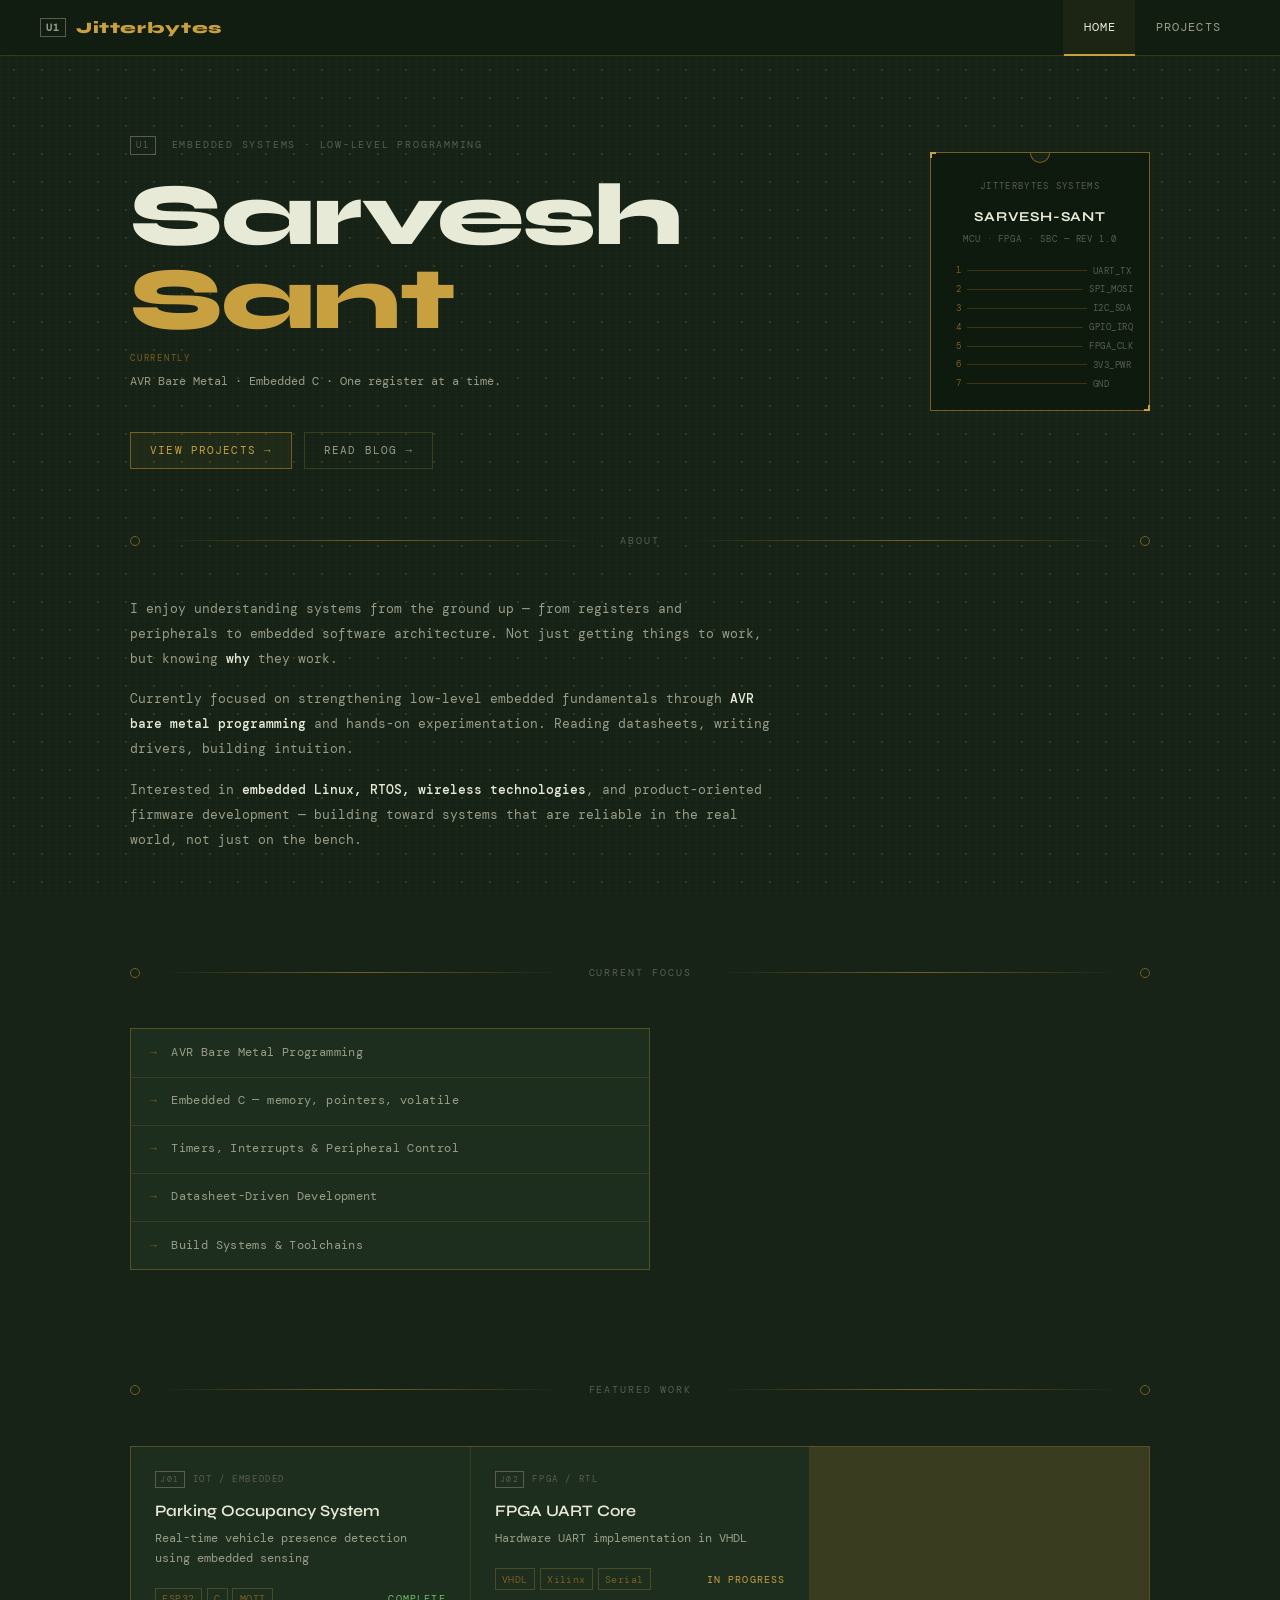
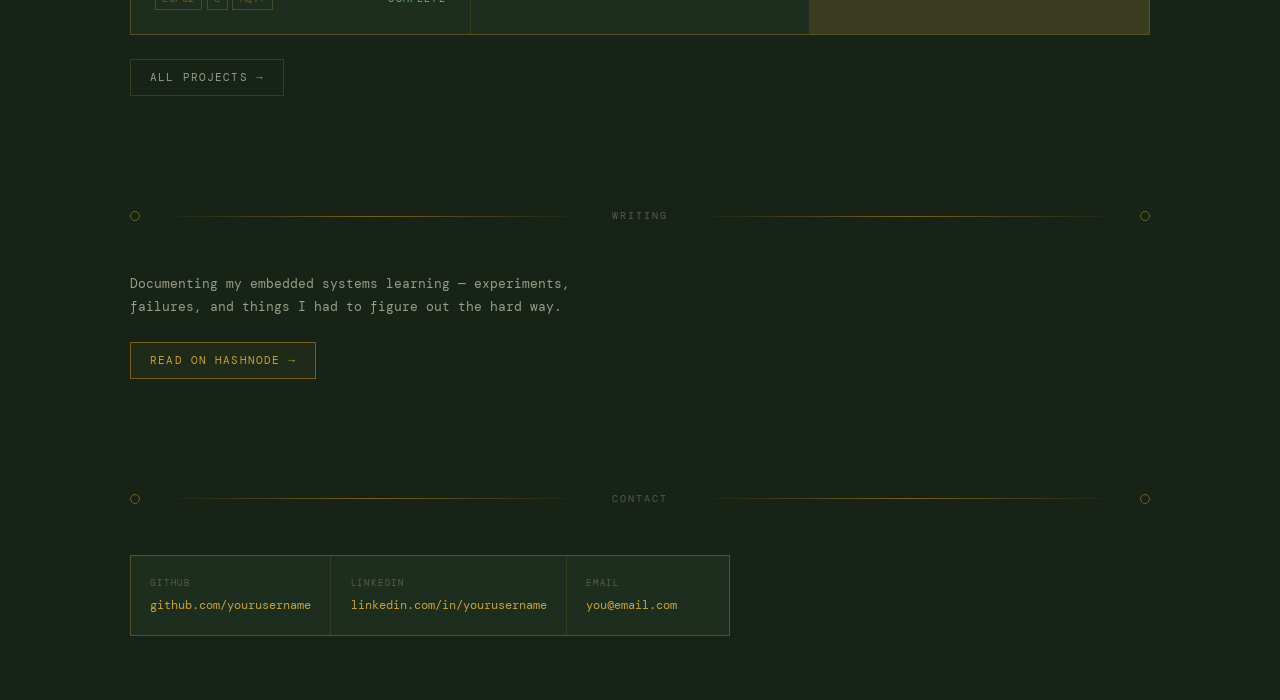
==== index.html @ be408d40 "updating cpntent" ====
<!-- index.html -->
<!DOCTYPE html>
<html lang="en">
<head>
  <meta charset="UTF-8" />
  <meta name="viewport" content="width=device-width, initial-scale=1.0" />
  <title>Sarvesh Sant | Jitterbytes</title>
  <link rel="stylesheet" href="style.css" />
</head>
<body>

<div class="page">

  <!-- NAV -->
  <nav>
    <a class="nav-logo" href="index.html">
      <span class="nav-logo-ref">U1</span>
      Jitterbytes
    </a>
    <ul class="nav-links">
      <li><a href="index.html">Home</a></li>
      <li><a href="projects.html">Projects</a></li>
    </ul>
  </nav>

  <!-- HERO -->
  <section class="hero">
    <div class="hero-left">
      <div class="hero-ref">Embedded Systems · Low-Level Programming</div>
      <h1 class="hero-name">
        Sarvesh
        <span>Sant</span>
      </h1>
      <div class="hero-currently">
        <span class="hero-currently-label">Currently</span>
        AVR Bare Metal · Embedded C · One register at a time.
      </div>
      <div class="hero-actions">
        <a class="btn btn-primary" href="projects.html">View Projects →</a>
        <a class="btn" href="https://hashnode.com/@yourusername" target="_blank">Read Blog →</a>
      </div>
    </div>

    <!-- PCB chip graphic -->
    <div class="hero-chip">
      <div class="chip-body">
        <div class="chip-notch"></div>
        <div class="chip-top-label">JITTERBYTES SYSTEMS</div>
        <div class="chip-name-label">SARVESH-SANT</div>
        <div class="chip-part-label">MCU · FPGA · SBC — REV 1.0</div>
        <div class="chip-pins">
          <div class="chip-pin">
            <span class="chip-pin-num">1</span>
            <div class="chip-pin-line"></div>
            <span class="chip-pin-name">UART_TX</span>
          </div>
          <div class="chip-pin">
            <span class="chip-pin-num">2</span>
            <div class="chip-pin-line"></div>
            <span class="chip-pin-name">SPI_MOSI</span>
          </div>
          <div class="chip-pin">
            <span class="chip-pin-num">3</span>
            <div class="chip-pin-line"></div>
            <span class="chip-pin-name">I2C_SDA</span>
          </div>
          <div class="chip-pin">
            <span class="chip-pin-num">4</span>
            <div class="chip-pin-line"></div>
            <span class="chip-pin-name">GPIO_IRQ</span>
          </div>
          <div class="chip-pin">
            <span class="chip-pin-num">5</span>
            <div class="chip-pin-line"></div>
            <span class="chip-pin-name">FPGA_CLK</span>
          </div>
          <div class="chip-pin">
            <span class="chip-pin-num">6</span>
            <div class="chip-pin-line"></div>
            <span class="chip-pin-name">3V3_PWR</span>
          </div>
          <div class="chip-pin">
            <span class="chip-pin-num">7</span>
            <div class="chip-pin-line"></div>
            <span class="chip-pin-name">GND</span>
          </div>
        </div>
      </div>
    </div>
  </section>

  <!-- ABOUT -->
  <div class="trace-divider" style="margin-top:4rem;">
    <div class="trace-via"></div>
    <div class="trace-line"></div>
    <span class="trace-label">About</span>
    <div class="trace-line"></div>
    <div class="trace-via"></div>
  </div>

  <section class="section">
    <div class="about-body about-body--wide">
      <p>I enjoy understanding systems from the ground up — from registers and peripherals to embedded software architecture. Not just getting things to work, but knowing <strong>why</strong> they work.</p>
      <p>Currently focused on strengthening low-level embedded fundamentals through <strong>AVR bare metal programming</strong> and hands-on experimentation. Reading datasheets, writing drivers, building intuition.</p>
      <p>Interested in <strong>embedded Linux, RTOS, wireless technologies</strong>, and product-oriented firmware development — building toward systems that are reliable in the real world, not just on the bench.</p>
    </div>
  </section>

  <!-- CURRENT FOCUS -->
  <div class="trace-divider">
    <div class="trace-via"></div>
    <div class="trace-line"></div>
    <span class="trace-label">Current Focus</span>
    <div class="trace-line"></div>
    <div class="trace-via"></div>
  </div>

  <section class="section">
    <div class="focus-list">
      <div class="focus-item">
        <span class="focus-item-marker">→</span>
        <span class="focus-item-text">AVR Bare Metal Programming</span>
      </div>
      <div class="focus-item">
        <span class="focus-item-marker">→</span>
        <span class="focus-item-text">Embedded C — memory, pointers, volatile</span>
      </div>
      <div class="focus-item">
        <span class="focus-item-marker">→</span>
        <span class="focus-item-text">Timers, Interrupts &amp; Peripheral Control</span>
      </div>
      <div class="focus-item">
        <span class="focus-item-marker">→</span>
        <span class="focus-item-text">Datasheet-Driven Development</span>
      </div>
      <div class="focus-item">
        <span class="focus-item-marker">→</span>
        <span class="focus-item-text">Build Systems &amp; Toolchains</span>
      </div>
    </div>
  </section>

  <!-- FEATURED WORK -->
  <div class="trace-divider">
    <div class="trace-via"></div>
    <div class="trace-line"></div>
    <span class="trace-label">Featured Work</span>
    <div class="trace-line"></div>
    <div class="trace-via"></div>
  </div>

  <section class="section">
    <div class="project-grid" id="featured-grid"></div>
    <div style="margin-top: 1.5rem;">
      <a class="btn" href="projects.html">All Projects →</a>
    </div>
  </section>

  <!-- WRITING -->
  <div class="trace-divider">
    <div class="trace-via"></div>
    <div class="trace-line"></div>
    <span class="trace-label">Writing</span>
    <div class="trace-line"></div>
    <div class="trace-via"></div>
  </div>

  <section class="section">
    <p class="writing-intro">Documenting my embedded systems learning — experiments, failures, and things I had to figure out the hard way.</p>
    <a class="btn btn-primary" href="https://hashnode.com/@yourusername" target="_blank">Read on Hashnode →</a>
  </section>

  <!-- CONTACT -->
  <div class="trace-divider">
    <div class="trace-via"></div>
    <div class="trace-line"></div>
    <span class="trace-label">Contact</span>
    <div class="trace-line"></div>
    <div class="trace-via"></div>
  </div>

  <section class="section">
    <div class="contact-grid">
      <a class="contact-item" href="https://github.com/yourusername" target="_blank">
        <span class="contact-item-label">GitHub</span>
        <span class="contact-item-val">github.com/yourusername</span>
      </a>
      <a class="contact-item" href="https://linkedin.com/in/yourusername" target="_blank">
        <span class="contact-item-label">LinkedIn</span>
        <span class="contact-item-val">linkedin.com/in/yourusername</span>
      </a>
      <a class="contact-item" href="mailto:you@email.com">
        <span class="contact-item-label">Email</span>
        <span class="contact-item-val">you@email.com</span>
      </a>
    </div>
  </section>

</div><!-- .page -->
<script src="script.js"></script>
</body>
</html>
---- style.css ----
/* style.css */
@import url('https://fonts.googleapis.com/css2?family=DM+Mono:ital,wght@0,300;0,400;0,500;1,300&family=Syne:wght@400;500;600;700;800&display=swap');

*, *::before, *::after { box-sizing: border-box; margin: 0; padding: 0; }

:root {
  --pcb:        #162316;
  --pcb-light:  #1e2e1e;
  --pcb-raised: #1c2b1c;
  --trace:      #c8a040;
  --trace-dim:  #7a5e20;
  --trace-glow: rgba(200,160,64,0.12);
  --silk:       #e8ead8;
  --silk-dim:   #9a9c88;
  --silk-muted: #5a5c50;
  --copper:     #d4883a;
  --resist:     #2a3c2a;
  --via:        rgba(200,160,64,0.18);
  --border:     rgba(200,160,64,0.2);
  --border-hover: rgba(200,160,64,0.55);
  --font-body:  'DM Mono', monospace;
  --font-display: 'Syne', sans-serif;
  --ease: cubic-bezier(0.25, 0.46, 0.45, 0.94);
}

html { scroll-behavior: smooth; }

body {
  background: var(--pcb);
  color: var(--silk);
  font-family: var(--font-body);
  font-size: 14px;
  line-height: 1.6;
  min-height: 100vh;
  overflow-x: hidden;
}

/* PCB VIA GRID */
body::before {
  content: '';
  position: fixed;
  inset: 0;
  background-image: radial-gradient(circle, var(--via) 1px, transparent 1px);
  background-size: 28px 28px;
  pointer-events: none;
  z-index: 0;
}

/* FR4 TEXTURE OVERLAY */
body::after {
  content: '';
  position: fixed;
  inset: 0;
  background-image:
    repeating-linear-gradient(0deg, rgba(0,0,0,0.03) 0px, rgba(0,0,0,0.03) 1px, transparent 1px, transparent 4px),
    repeating-linear-gradient(90deg, rgba(255,255,255,0.015) 0px, rgba(255,255,255,0.015) 1px, transparent 1px, transparent 8px);
  pointer-events: none;
  z-index: 0;
}

/* ── NAV ──────────────────────────────────────────── */
nav {
  position: sticky;
  top: 0;
  z-index: 200;
  background: rgba(18, 30, 18, 0.92);
  backdrop-filter: blur(8px);
  border-bottom: 1px solid var(--border);
  display: flex;
  align-items: center;
  justify-content: space-between;
  padding: 0 2.5rem;
  height: 56px;
}

.nav-logo {
  font-family: var(--font-display);
  font-weight: 800;
  font-size: 1rem;
  color: var(--trace);
  text-decoration: none;
  letter-spacing: 0.04em;
  display: flex;
  align-items: center;
  gap: 10px;
}

/* Silkscreen REF DES style box */
.nav-logo-ref {
  font-family: var(--font-body);
  font-size: 0.6rem;
  color: var(--silk-dim);
  border: 1px solid var(--silk-muted);
  padding: 1px 5px;
  letter-spacing: 0.1em;
}

.nav-links {
  display: flex;
  gap: 0;
  list-style: none;
}

.nav-links a {
  display: block;
  padding: 0 1.2rem;
  height: 56px;
  line-height: 56px;
  font-size: 0.72rem;
  letter-spacing: 0.1em;
  text-transform: uppercase;
  color: var(--silk-dim);
  text-decoration: none;
  border-left: 1px solid transparent;
  transition: all 0.18s var(--ease);
  position: relative;
}

.nav-links a::after {
  content: '';
  position: absolute;
  bottom: 0;
  left: 0;
  right: 0;
  height: 2px;
  background: var(--trace);
  transform: scaleX(0);
  transition: transform 0.18s var(--ease);
}

.nav-links a:hover,
.nav-links a.active {
  color: var(--silk);
  background: rgba(200,160,64,0.06);
}

.nav-links a:hover::after,
.nav-links a.active::after {
  transform: scaleX(1);
}

/* ── PAGE WRAPPER ─────────────────────────────────── */
.page {
  position: relative;
  z-index: 10;
  animation: pageIn 0.4s var(--ease);
}

@keyframes pageIn {
  from { opacity: 0; transform: translateY(10px); }
  to   { opacity: 1; transform: translateY(0); }
}

/* ── HERO ─────────────────────────────────────────── */
.hero {
  padding: 5rem 2.5rem 0;
  display: grid;
  grid-template-columns: 1fr auto;
  gap: 3rem;
  align-items: start;
  max-width: 1100px;
  margin: 0 auto;
}

.hero-left {}

/* Silkscreen component label style */
.hero-ref {
  font-family: var(--font-body);
  font-size: 0.62rem;
  color: var(--silk-muted);
  letter-spacing: 0.18em;
  text-transform: uppercase;
  margin-bottom: 1.2rem;
  display: flex;
  align-items: center;
  gap: 1rem;
}

.hero-ref::before {
  content: 'U1';
  border: 1px solid var(--silk-muted);
  padding: 1px 5px;
  font-size: 0.58rem;
}

.hero-name {
  font-family: var(--font-display);
  font-size: clamp(2.8rem, 7vw, 5.5rem);
  font-weight: 800;
  color: var(--silk);
  line-height: 0.95;
  letter-spacing: -0.02em;
  margin-bottom: 0.6rem;
}

/* Gold trace underline */
.hero-name span {
  display: block;
  color: var(--trace);
}

.hero-role {
  font-size: 0.8rem;
  color: var(--silk-dim);
  letter-spacing: 0.08em;
  margin-bottom: 2.5rem;
  display: flex;
  flex-direction: column;
  gap: 0.3rem;
}

.hero-role-item {
  display: flex;
  align-items: center;
  gap: 0.75rem;
  opacity: 0;
  animation: traceIn 0.5s var(--ease) forwards;
}

.hero-role-item:nth-child(1) { animation-delay: 0.2s; }
.hero-role-item:nth-child(2) { animation-delay: 0.35s; }
.hero-role-item:nth-child(3) { animation-delay: 0.5s; }

.hero-role-item::before {
  content: '';
  display: block;
  width: 24px;
  height: 1px;
  background: var(--trace-dim);
}

@keyframes traceIn {
  from { opacity: 0; transform: translateX(-8px); }
  to   { opacity: 1; transform: translateX(0); }
}

.hero-actions {
  display: flex;
  gap: 0.75rem;
  flex-wrap: wrap;
}

/* ── PCB CHIP GRAPHIC ─────────────────────────────── */
.hero-chip {
  width: 220px;
  flex-shrink: 0;
  margin-top: 1rem;
}

.chip-body {
  background: #0e1a0e;
  border: 1.5px solid var(--trace-dim);
  padding: 1.2rem 1rem;
  position: relative;
}

.chip-top-label {
  font-size: 0.55rem;
  letter-spacing: 0.15em;
  text-transform: uppercase;
  color: var(--silk-muted);
  text-align: center;
  margin-bottom: 0.8rem;
}

.chip-name-label {
  font-family: var(--font-display);
  font-size: 0.85rem;
  font-weight: 700;
  color: var(--silk);
  text-align: center;
  letter-spacing: 0.06em;
  margin-bottom: 0.3rem;
}

.chip-part-label {
  font-size: 0.58rem;
  color: var(--silk-muted);
  text-align: center;
  letter-spacing: 0.1em;
  margin-bottom: 1rem;
}

.chip-pins {
  display: flex;
  flex-direction: column;
  gap: 4px;
}

.chip-pin {
  display: flex;
  align-items: center;
  gap: 6px;
  font-size: 0.58rem;
  color: var(--silk-dim);
  letter-spacing: 0.05em;
}

.chip-pin-num {
  color: var(--trace-dim);
  min-width: 14px;
  text-align: right;
}

.chip-pin-line {
  flex: 1;
  height: 1px;
  background: var(--trace-dim);
  opacity: 0.4;
}

.chip-pin-name {
  color: var(--silk-muted);
  font-size: 0.56rem;
  min-width: 40px;
}

/* Corner marks */
.chip-body::before,
.chip-body::after {
  content: '';
  position: absolute;
  width: 6px;
  height: 6px;
  border-color: var(--trace);
  border-style: solid;
}
.chip-body::before { top: -1px; left: -1px; border-width: 2px 0 0 2px; }
.chip-body::after  { bottom: -1px; right: -1px; border-width: 0 2px 2px 0; }

/* Notch */
.chip-notch {
  width: 20px;
  height: 10px;
  background: var(--pcb);
  border: 1.5px solid var(--trace-dim);
  border-top: none;
  margin: -1.2rem auto 1rem;
  border-radius: 0 0 20px 20px;
}

/* ── TRACE DIVIDER ────────────────────────────────── */
.trace-divider {
  max-width: 1100px;
  margin: 3rem auto;
  padding: 0 2.5rem;
  display: flex;
  align-items: center;
  gap: 1rem;
}

.trace-line {
  flex: 1;
  height: 1px;
  background: linear-gradient(90deg, transparent, var(--trace-dim), transparent);
}

.trace-via {
  width: 10px;
  height: 10px;
  border-radius: 50%;
  border: 1.5px solid var(--trace-dim);
  background: var(--pcb);
  flex-shrink: 0;
}

.trace-label {
  font-size: 0.6rem;
  letter-spacing: 0.2em;
  text-transform: uppercase;
  color: var(--silk-muted);
  padding: 0 0.5rem;
}

/* ── BUTTONS ──────────────────────────────────────── */
.btn {
  display: inline-flex;
  align-items: center;
  gap: 0.5rem;
  padding: 0.55rem 1.2rem;
  font-family: var(--font-body);
  font-size: 0.7rem;
  letter-spacing: 0.1em;
  text-transform: uppercase;
  text-decoration: none;
  cursor: pointer;
  background: transparent;
  border: 1px solid var(--border);
  color: var(--silk-dim);
  transition: all 0.18s var(--ease);
  position: relative;
  overflow: hidden;
}

.btn::before {
  content: '';
  position: absolute;
  inset: 0;
  background: var(--trace-glow);
  opacity: 0;
  transition: opacity 0.18s;
}

.btn:hover { border-color: var(--border-hover); color: var(--silk); }
.btn:hover::before { opacity: 1; }

.btn-primary {
  border-color: var(--trace-dim);
  color: var(--trace);
  background: rgba(200,160,64,0.06);
}
.btn-primary:hover { border-color: var(--trace); color: #f0c860; }

/* ── SPECS STRIP ──────────────────────────────────── */
.specs-strip {
  max-width: 1100px;
  margin: 0 auto 0;
  padding: 0 2.5rem;
  display: grid;
  grid-template-columns: repeat(4, 1fr);
  border: 1px solid var(--border);
  background: var(--pcb-light);
  overflow: hidden;
}

.spec {
  padding: 1.4rem 1.5rem;
  border-right: 1px solid var(--border);
  position: relative;
  transition: background 0.18s;
}
.spec:last-child { border-right: none; }
.spec:hover { background: var(--resist); }

/* Silkscreen label on top */
.spec-ref {
  font-size: 0.55rem;
  color: var(--silk-muted);
  letter-spacing: 0.15em;
  text-transform: uppercase;
  margin-bottom: 0.5rem;
}

.spec-value {
  font-family: var(--font-display);
  font-size: 1.4rem;
  font-weight: 700;
  color: var(--trace);
  line-height: 1;
  margin-bottom: 0.3rem;
}

.spec-label {
  font-size: 0.65rem;
  color: var(--silk-dim);
  letter-spacing: 0.05em;
}

/* ── SECTION LAYOUT ───────────────────────────────── */
.section {
  max-width: 1100px;
  margin: 0 auto;
  padding: 0 2.5rem 4rem;
}

.section-head {
  display: flex;
  align-items: center;
  gap: 1rem;
  margin-bottom: 2rem;
}

.section-ref {
  font-size: 0.58rem;
  letter-spacing: 0.2em;
  text-transform: uppercase;
  color: var(--silk-muted);
  border: 1px solid var(--silk-muted);
  padding: 1px 6px;
  flex-shrink: 0;
}

.section-title {
  font-family: var(--font-display);
  font-size: 1rem;
  font-weight: 600;
  color: var(--silk);
  letter-spacing: 0.04em;
}

.section-trace {
  flex: 1;
  height: 1px;
  background: linear-gradient(90deg, var(--border), transparent);
}

/* ── ABOUT ────────────────────────────────────────── */
.about-grid {
  display: grid;
  grid-template-columns: 1fr 320px;
  gap: 2.5rem;
  align-items: start;
}

.about-body {
  font-size: 0.82rem;
  color: var(--silk-dim);
  line-height: 1.9;
}

.about-body p { margin-bottom: 1rem; }
.about-body p:last-child { margin-bottom: 0; }

.about-body strong {
  color: var(--silk);
  font-weight: 500;
}

/* Component card — looks like a datasheet excerpt */
.component-card {
  border: 1px solid var(--border);
  background: var(--pcb-light);
  padding: 1.2rem;
  font-size: 0.72rem;
}

.component-card-header {
  display: flex;
  justify-content: space-between;
  align-items: flex-start;
  margin-bottom: 1rem;
  padding-bottom: 0.75rem;
  border-bottom: 1px solid var(--border);
}

.component-pn {
  font-family: var(--font-display);
  font-size: 0.9rem;
  font-weight: 700;
  color: var(--trace);
  letter-spacing: 0.04em;
}

.component-mfg {
  font-size: 0.58rem;
  color: var(--silk-muted);
  letter-spacing: 0.1em;
  text-transform: uppercase;
  margin-top: 2px;
}

.component-pkg {
  font-size: 0.6rem;
  color: var(--silk-muted);
  border: 1px solid var(--silk-muted);
  padding: 2px 6px;
  letter-spacing: 0.08em;
}

.component-specs-table {
  width: 100%;
  border-collapse: collapse;
}

.component-specs-table tr {
  border-bottom: 1px solid rgba(200,160,64,0.08);
}

.component-specs-table tr:last-child {
  border-bottom: none;
}

.component-specs-table td {
  padding: 0.35rem 0;
  font-size: 0.68rem;
}

.component-specs-table td:first-child {
  color: var(--silk-muted);
  width: 45%;
}

.component-specs-table td:last-child {
  color: var(--silk);
  text-align: right;
}

/* ── SKILLS ───────────────────────────────────────── */
.skill-board {
  display: grid;
  grid-template-columns: repeat(3, 1fr);
  gap: 1px;
  background: var(--border);
  border: 1px solid var(--border);
  overflow: hidden;
}

.skill-zone {
  background: var(--pcb-light);
  padding: 1.2rem 1.4rem;
  transition: background 0.18s;
}

.skill-zone:hover { background: var(--resist); }

.skill-zone-label {
  font-size: 0.58rem;
  letter-spacing: 0.2em;
  text-transform: uppercase;
  color: var(--trace-dim);
  margin-bottom: 1rem;
  display: flex;
  align-items: center;
  gap: 0.5rem;
}

.skill-zone-label::after {
  content: '';
  flex: 1;
  height: 1px;
  background: var(--border);
}

.skill-chips {
  display: flex;
  flex-wrap: wrap;
  gap: 0.4rem;
}

.skill-chip {
  font-size: 0.68rem;
  color: var(--silk-dim);
  padding: 0.2rem 0.55rem;
  border: 1px solid rgba(200,160,64,0.2);
  letter-spacing: 0.04em;
  transition: all 0.15s;
}

.skill-chip:hover {
  border-color: var(--trace-dim);
  color: var(--silk);
  background: var(--trace-glow);
}

/* ── PROJECTS PAGE ────────────────────────────────── */
.projects-wrap {
  max-width: 1100px;
  margin: 0 auto;
  padding: 3rem 2.5rem 5rem;
}

.project-grid {
  display: grid;
  grid-template-columns: repeat(auto-fill, minmax(320px, 1fr));
  gap: 1px;
  background: var(--border);
  border: 1px solid var(--border);
  overflow: hidden;
}

.project-card {
  background: var(--pcb-light);
  padding: 1.5rem;
  cursor: pointer;
  transition: background 0.18s var(--ease);
  position: relative;
  text-decoration: none;
  display: block;
}

.project-card:hover {
  background: var(--resist);
}

/* Corner mark on hover */
.project-card::after {
  content: '';
  position: absolute;
  top: 0; right: 0;
  width: 0; height: 0;
  border-style: solid;
  border-width: 0 24px 24px 0;
  border-color: transparent var(--trace-dim) transparent transparent;
  opacity: 0;
  transition: opacity 0.18s;
}

.project-card:hover::after { opacity: 1; }

.project-card-ref {
  font-size: 0.55rem;
  color: var(--silk-muted);
  letter-spacing: 0.18em;
  text-transform: uppercase;
  margin-bottom: 0.8rem;
  display: flex;
  align-items: center;
  gap: 0.5rem;
}

.project-card-ref-box {
  border: 1px solid var(--silk-muted);
  padding: 1px 4px;
  font-size: 0.52rem;
}

.project-card-name {
  font-family: var(--font-display);
  font-size: 1rem;
  font-weight: 600;
  color: var(--silk);
  margin-bottom: 0.5rem;
  line-height: 1.3;
}

.project-card-desc {
  font-size: 0.72rem;
  color: var(--silk-dim);
  line-height: 1.7;
  margin-bottom: 1.2rem;
}

.project-card-footer {
  display: flex;
  justify-content: space-between;
  align-items: center;
}

.project-card-tags {
  display: flex;
  gap: 0.3rem;
  flex-wrap: wrap;
}

.project-card-tag {
  font-size: 0.6rem;
  color: var(--trace-dim);
  padding: 0.15rem 0.4rem;
  border: 1px solid rgba(200,160,64,0.25);
  letter-spacing: 0.04em;
}

.project-status {
  font-size: 0.6rem;
  letter-spacing: 0.12em;
  text-transform: uppercase;
}

.status-done    { color: #6abf6a; }
.status-wip     { color: var(--trace); }
.status-archived { color: var(--silk-muted); }

/* ── PROJECT DETAIL PAGE ──────────────────────────── */
.detail-wrap {
  max-width: 800px;
  margin: 0 auto;
  padding: 3rem 2.5rem 5rem;
}

.detail-back {
  display: inline-flex;
  align-items: center;
  gap: 0.5rem;
  font-size: 0.68rem;
  letter-spacing: 0.1em;
  text-transform: uppercase;
  color: var(--silk-muted);
  cursor: pointer;
  text-decoration: none;
  margin-bottom: 2.5rem;
  transition: color 0.15s;
}

.detail-back:hover { color: var(--trace); }

.detail-title {
  font-family: var(--font-display);
  font-size: clamp(1.8rem, 4vw, 3rem);
  font-weight: 700;
  color: var(--silk);
  line-height: 1.1;
  margin-bottom: 0.5rem;
}

.detail-desc {
  font-size: 0.8rem;
  color: var(--silk-dim);
  margin-bottom: 2rem;
}

.detail-meta-bar {
  display: flex;
  gap: 0;
  border: 1px solid var(--border);
  margin-bottom: 3rem;
  overflow: hidden;
}

.detail-meta-item {
  flex: 1;
  padding: 0.9rem 1rem;
  border-right: 1px solid var(--border);
}

.detail-meta-item:last-child { border-right: none; }

.detail-meta-label {
  font-size: 0.55rem;
  letter-spacing: 0.2em;
  text-transform: uppercase;
  color: var(--silk-muted);
  margin-bottom: 0.3rem;
}

.detail-meta-value {
  font-size: 0.75rem;
  color: var(--trace);
}

.detail-sections {
  display: flex;
  flex-direction: column;
  gap: 2.5rem;
}

.detail-block {
  display: grid;
  grid-template-columns: 100px 1fr;
  gap: 2rem;
  padding-top: 2rem;
  border-top: 1px solid rgba(200,160,64,0.1);
}

.detail-block:first-child { border-top: none; padding-top: 0; }

.detail-block-label {
  font-size: 0.58rem;
  letter-spacing: 0.2em;
  text-transform: uppercase;
  color: var(--silk-muted);
  padding-top: 3px;
}

.detail-block-body {
  font-size: 0.8rem;
  color: var(--silk-dim);
  line-height: 1.9;
}

.hw-chips {
  display: flex;
  flex-wrap: wrap;
  gap: 0.5rem;
}

.hw-chip {
  font-size: 0.7rem;
  color: var(--trace);
  padding: 0.3rem 0.7rem;
  border: 1px solid var(--trace-dim);
  letter-spacing: 0.04em;
  background: rgba(200,160,64,0.06);
}

.detail-github { margin-top: 3rem; }

/* ── CONTACT ──────────────────────────────────────── */
.contact-grid {
  display: flex;
  gap: 1px;
  background: var(--border);
  border: 1px solid var(--border);
  max-width: 600px;
  overflow: hidden;
}

.contact-item {
  flex: 1;
  padding: 1.3rem 1.2rem;
  background: var(--pcb-light);
  text-decoration: none;
  transition: background 0.18s;
  display: flex;
  flex-direction: column;
  gap: 0.3rem;
}

.contact-item:hover { background: var(--resist); }

.contact-item-label {
  font-size: 0.56rem;
  letter-spacing: 0.2em;
  text-transform: uppercase;
  color: var(--silk-muted);
}

.contact-item-val {
  font-size: 0.74rem;
  color: var(--trace);
  transition: color 0.15s;
}

.contact-item:hover .contact-item-val { color: #f0c860; }

/* ── RESPONSIVE ───────────────────────────────────── */
@media (max-width: 768px) {
  nav { padding: 0 1.2rem; }
  .hero { padding: 3rem 1.2rem 0; grid-template-columns: 1fr; }
  .hero-chip { display: none; }
  .specs-strip { grid-template-columns: repeat(2, 1fr); padding: 0 1.2rem; }
  .section { padding: 0 1.2rem 3rem; }
  .about-grid { grid-template-columns: 1fr; }
  .skill-board { grid-template-columns: 1fr; }
  .projects-wrap { padding: 2rem 1.2rem 4rem; }
  .project-grid { grid-template-columns: 1fr; }
  .detail-wrap { padding: 2rem 1.2rem 4rem; }
  .detail-block { grid-template-columns: 1fr; gap: 0.5rem; }
  .trace-divider { padding: 0 1.2rem; }
  .contact-grid { flex-direction: column; }
}

/* ── HERO CURRENTLY LINE ──────────────────────────────── */
.hero-currently {
  font-size: 0.78rem;
  color: var(--silk-dim);
  line-height: 1.7;
  margin-bottom: 2.5rem;
  display: flex;
  flex-direction: column;
  gap: 0.2rem;
}

.hero-currently-label {
  font-size: 0.55rem;
  letter-spacing: 0.2em;
  text-transform: uppercase;
  color: var(--trace-dim);
  margin-bottom: 0.1rem;
}

/* ── ABOUT WIDE (no card beside it) ──────────────────── */
.about-body--wide {
  max-width: 640px;
}

/* ── CURRENT FOCUS LIST ───────────────────────────────── */
.focus-list {
  display: flex;
  flex-direction: column;
  gap: 1px;
  background: var(--border);
  border: 1px solid var(--border);
  max-width: 520px;
  overflow: hidden;
}

.focus-item {
  background: var(--pcb-light);
  padding: 0.85rem 1.2rem;
  display: flex;
  align-items: center;
  gap: 0.9rem;
  transition: background 0.15s;
  opacity: 0;
  animation: traceIn 0.4s var(--ease) forwards;
}

.focus-item:nth-child(1) { animation-delay: 0.1s; }
.focus-item:nth-child(2) { animation-delay: 0.18s; }
.focus-item:nth-child(3) { animation-delay: 0.26s; }
.focus-item:nth-child(4) { animation-delay: 0.34s; }
.focus-item:nth-child(5) { animation-delay: 0.42s; }

.focus-item:hover { background: var(--resist); }

.focus-item-marker {
  color: var(--trace-dim);
  font-size: 0.7rem;
  flex-shrink: 0;
}

.focus-item-text {
  font-size: 0.78rem;
  color: var(--silk-dim);
  letter-spacing: 0.03em;
}

/* ── WRITING SECTION ──────────────────────────────────── */
.writing-intro {
  font-size: 0.8rem;
  color: var(--silk-dim);
  line-height: 1.8;
  max-width: 500px;
  margin-bottom: 1.5rem;
}
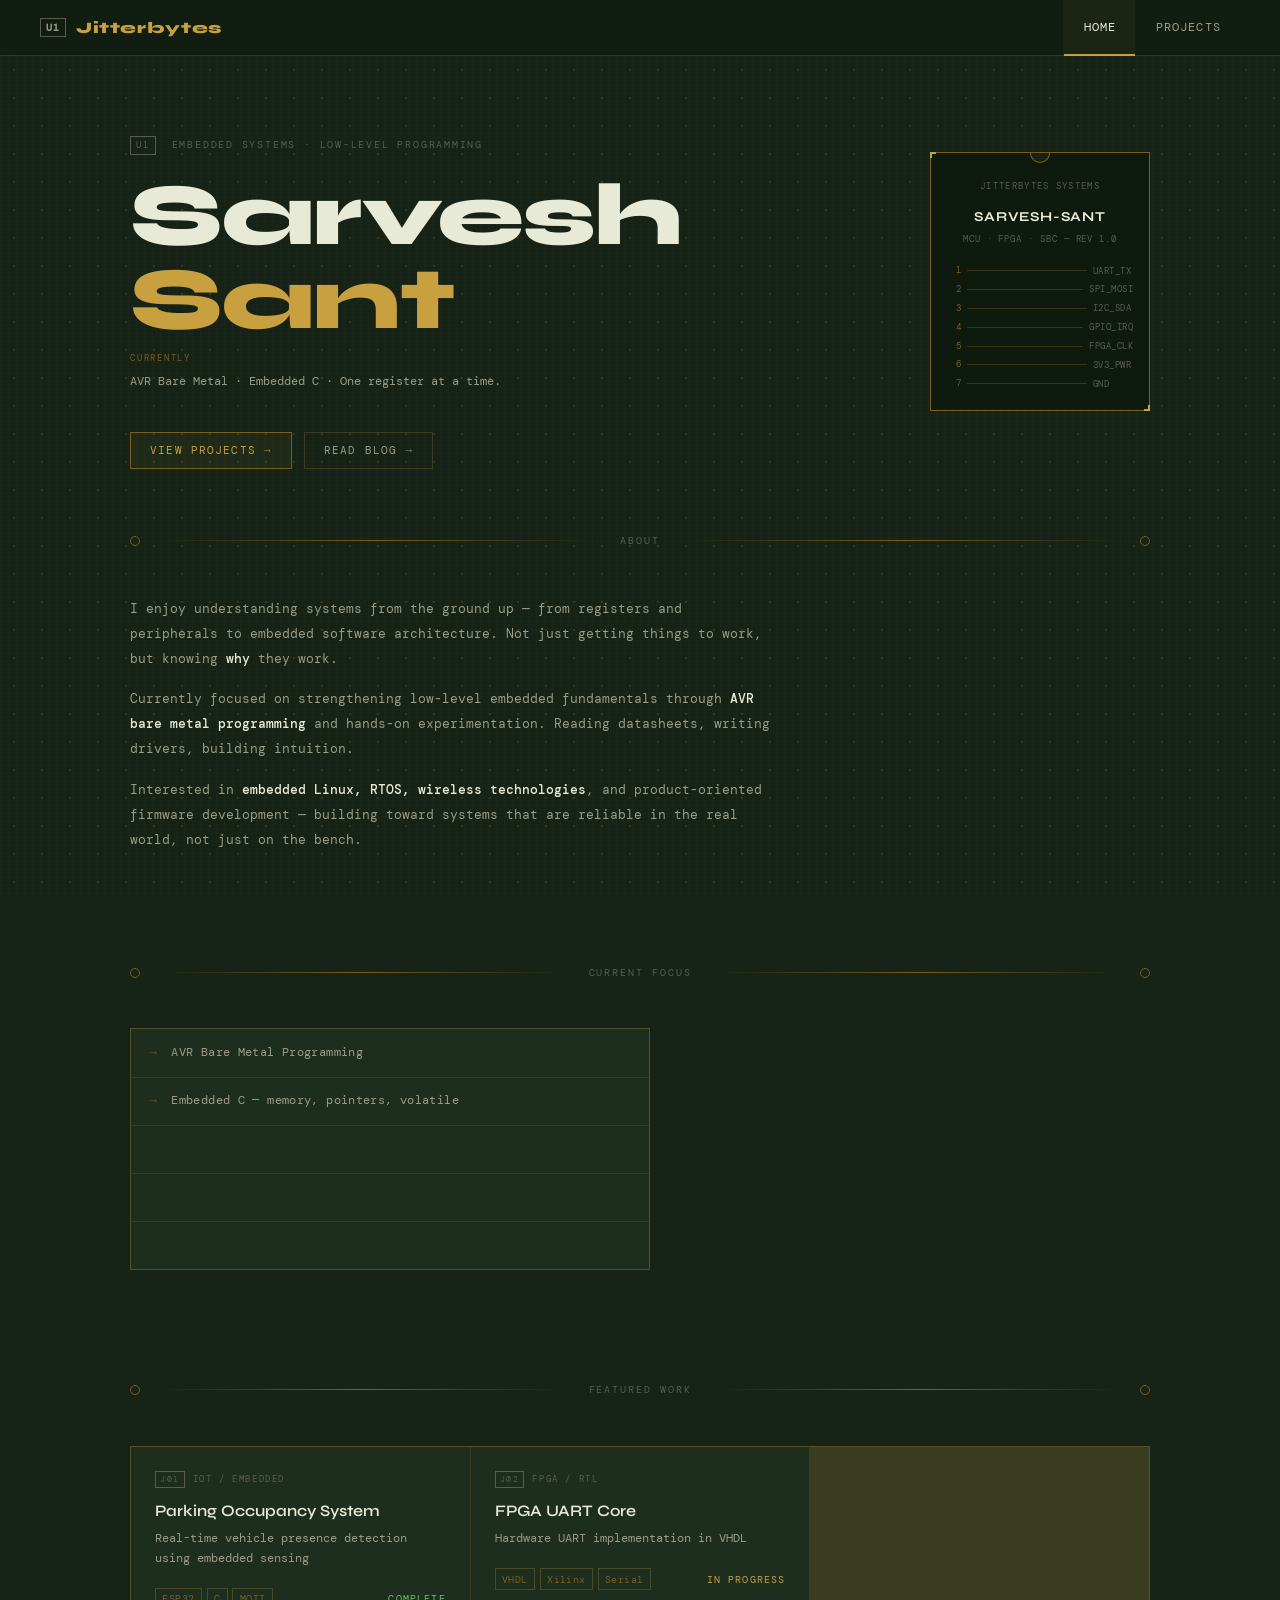
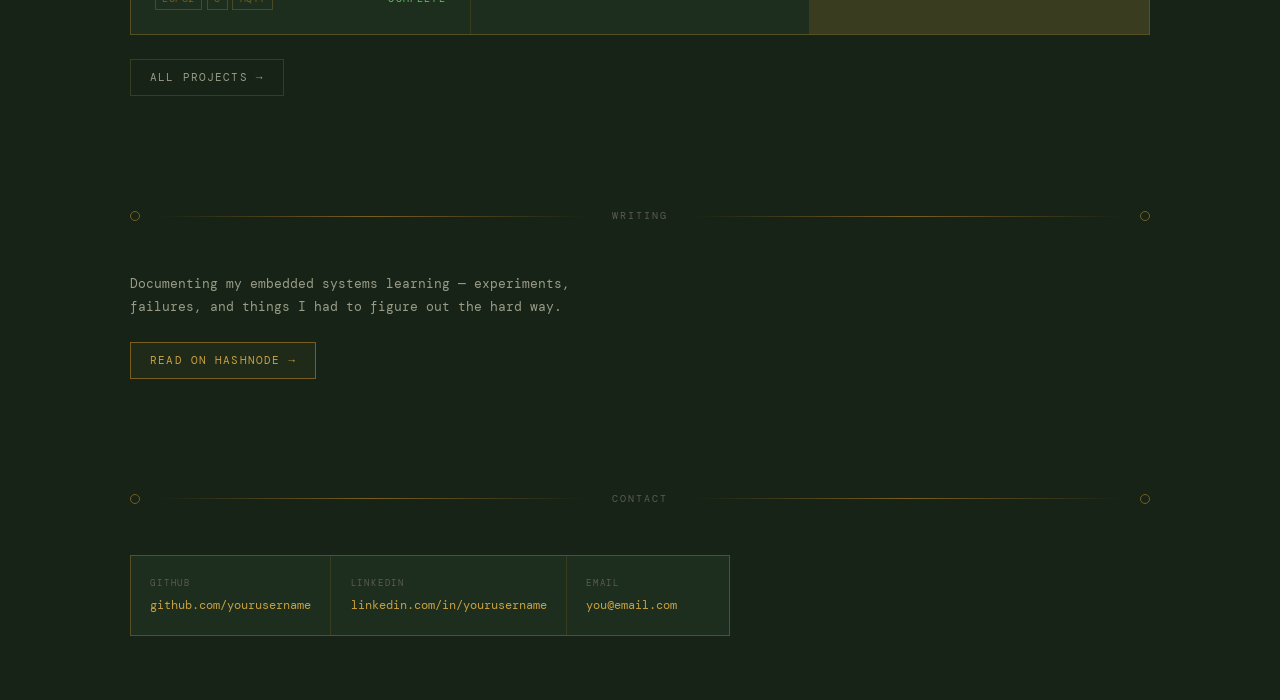
==== commit b99c58e2: "update" ====
--- a/index.html
+++ b/index.html
@@ -4,7 +4,7 @@
 <head>
   <meta charset="UTF-8" />
   <meta name="viewport" content="width=device-width, initial-scale=1.0" />
-  <title>Sarvesh Sant | Jitterbytes</title>
+  <title>Sarvesh Sant &| Jitterbytes</title>
   <link rel="stylesheet" href="style.css" />
 </head>
 <body>
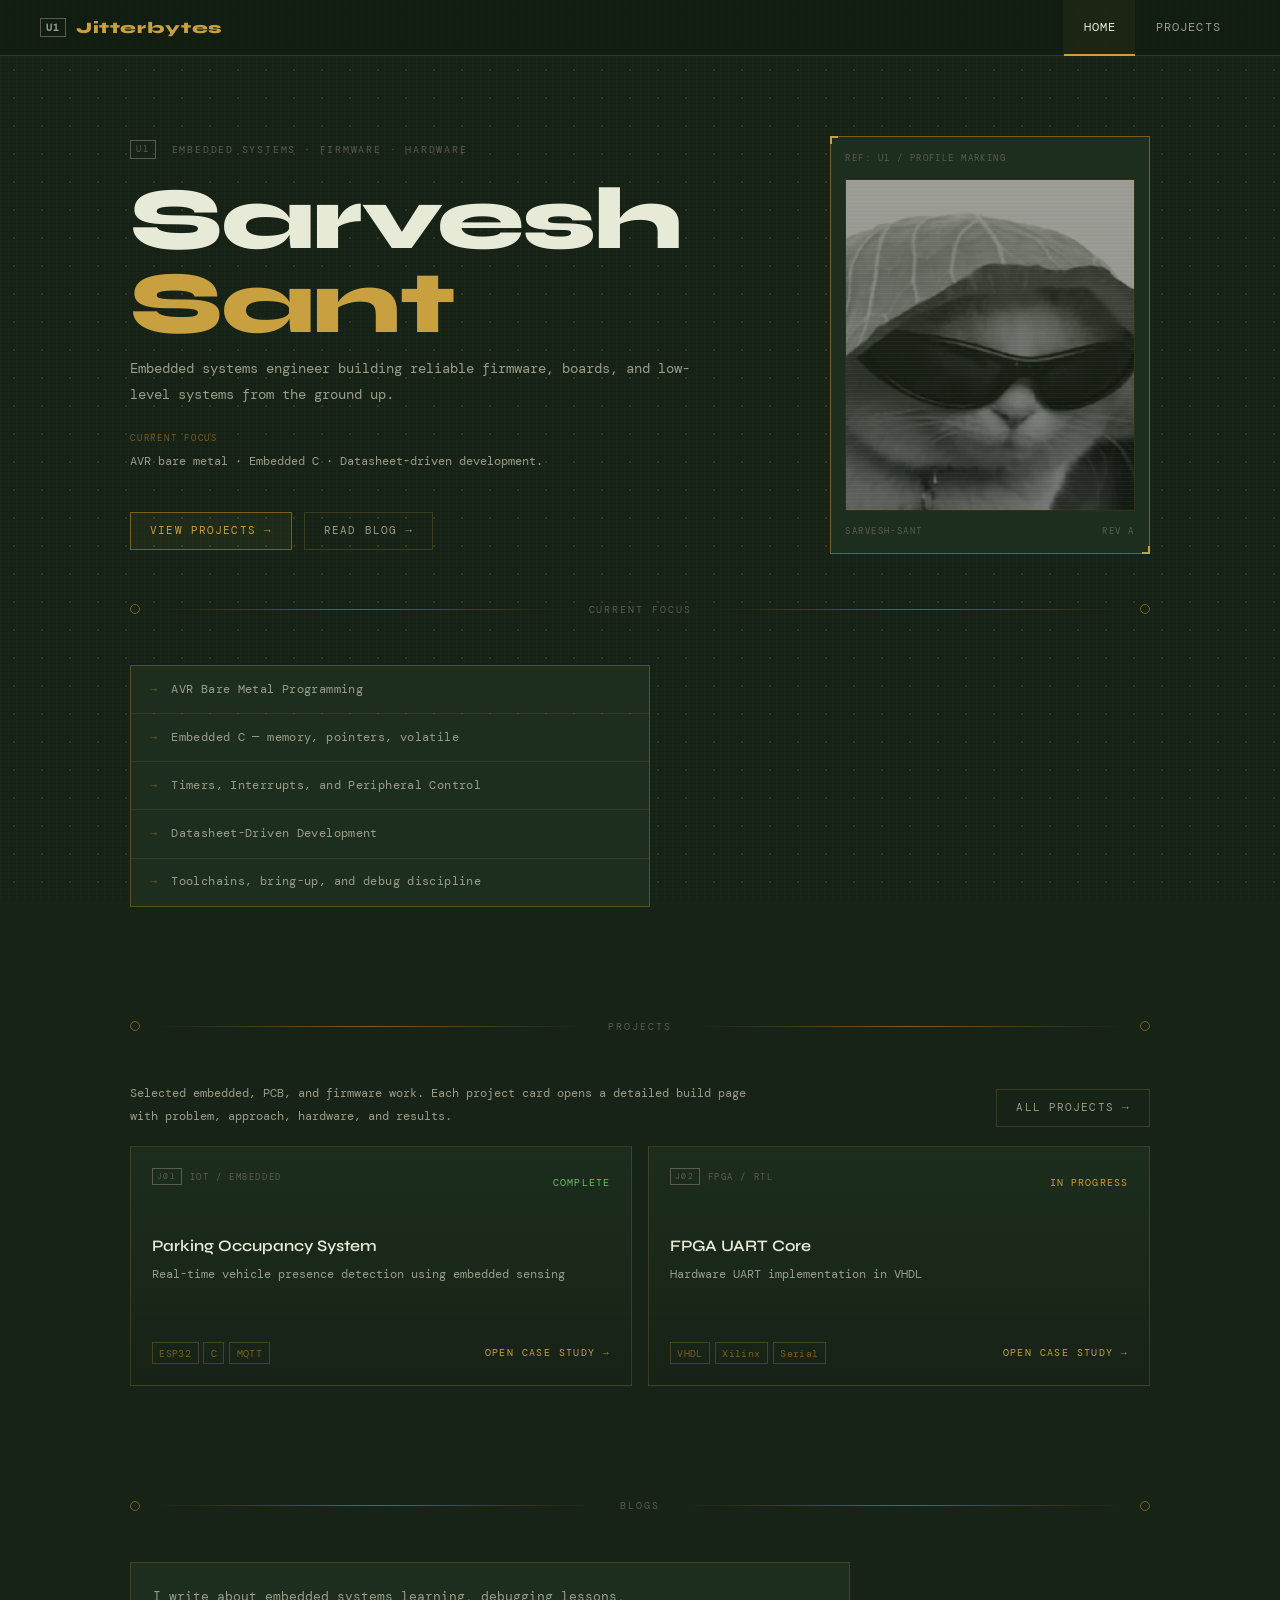
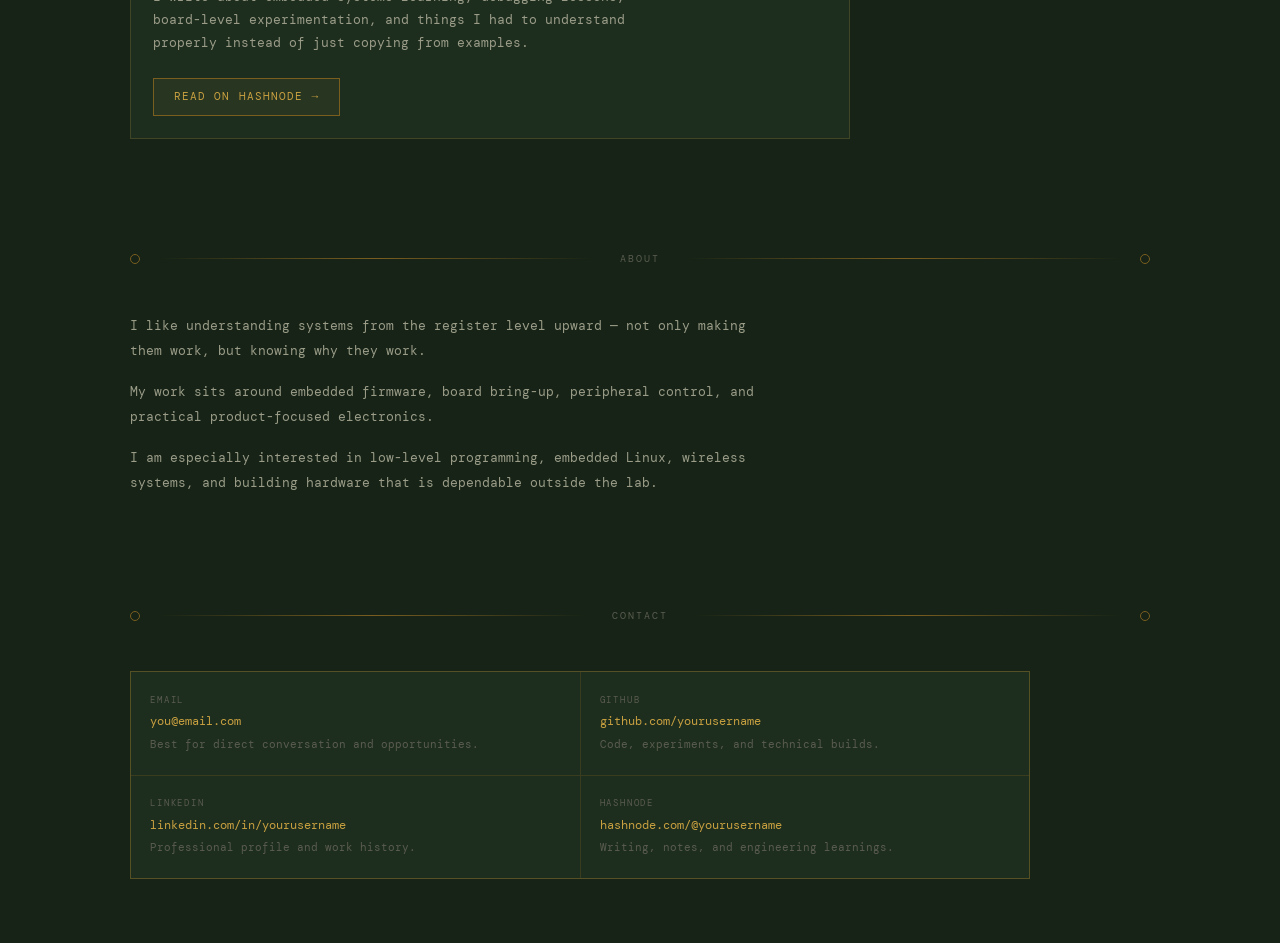
==== commit 848364d7: "updating" ====
--- a/index.html
+++ b/index.html
@@ -4,14 +4,12 @@
 <head>
   <meta charset="UTF-8" />
   <meta name="viewport" content="width=device-width, initial-scale=1.0" />
-  <title>Sarvesh Sant &| Jitterbytes</title>
+  <title>Sarvesh Sant | Jitterbytes</title>
   <link rel="stylesheet" href="style.css" />
 </head>
 <body>
-
 <div class="page">
 
-  <!-- NAV -->
   <nav>
     <a class="nav-logo" href="index.html">
       <span class="nav-logo-ref">U1</span>
@@ -23,90 +21,37 @@
     </ul>
   </nav>
 
-  <!-- HERO -->
-  <section class="hero">
+  <section class="hero hero--silkscreen">
     <div class="hero-left">
-      <div class="hero-ref">Embedded Systems · Low-Level Programming</div>
+      <div class="hero-ref">Embedded Systems · Firmware · Hardware</div>
       <h1 class="hero-name">
         Sarvesh
         <span>Sant</span>
       </h1>
+      <p class="hero-oneliner">Embedded systems engineer building reliable firmware, boards, and low-level systems from the ground up.</p>
       <div class="hero-currently">
-        <span class="hero-currently-label">Currently</span>
-        AVR Bare Metal · Embedded C · One register at a time.
+        <span class="hero-currently-label">Current Focus</span>
+        AVR bare metal · Embedded C · Datasheet-driven development.
       </div>
       <div class="hero-actions">
-        <a class="btn btn-primary" href="projects.html">View Projects →</a>
-        <a class="btn" href="https://hashnode.com/@yourusername" target="_blank">Read Blog →</a>
+        <a class="btn btn-primary" href="#projects-home">View Projects →</a>
+        <a class="btn" href="https://hashnode.com/@yourusername" target="_blank" rel="noopener noreferrer">Read Blog →</a>
       </div>
     </div>
 
-    <!-- PCB chip graphic -->
-    <div class="hero-chip">
-      <div class="chip-body">
-        <div class="chip-notch"></div>
-        <div class="chip-top-label">JITTERBYTES SYSTEMS</div>
-        <div class="chip-name-label">SARVESH-SANT</div>
-        <div class="chip-part-label">MCU · FPGA · SBC — REV 1.0</div>
-        <div class="chip-pins">
-          <div class="chip-pin">
-            <span class="chip-pin-num">1</span>
-            <div class="chip-pin-line"></div>
-            <span class="chip-pin-name">UART_TX</span>
-          </div>
-          <div class="chip-pin">
-            <span class="chip-pin-num">2</span>
-            <div class="chip-pin-line"></div>
-            <span class="chip-pin-name">SPI_MOSI</span>
-          </div>
-          <div class="chip-pin">
-            <span class="chip-pin-num">3</span>
-            <div class="chip-pin-line"></div>
-            <span class="chip-pin-name">I2C_SDA</span>
-          </div>
-          <div class="chip-pin">
-            <span class="chip-pin-num">4</span>
-            <div class="chip-pin-line"></div>
-            <span class="chip-pin-name">GPIO_IRQ</span>
-          </div>
-          <div class="chip-pin">
-            <span class="chip-pin-num">5</span>
-            <div class="chip-pin-line"></div>
-            <span class="chip-pin-name">FPGA_CLK</span>
-          </div>
-          <div class="chip-pin">
-            <span class="chip-pin-num">6</span>
-            <div class="chip-pin-line"></div>
-            <span class="chip-pin-name">3V3_PWR</span>
-          </div>
-          <div class="chip-pin">
-            <span class="chip-pin-num">7</span>
-            <div class="chip-pin-line"></div>
-            <span class="chip-pin-name">GND</span>
-          </div>
-        </div>
+    <div class="hero-silkscreen-frame" aria-label="Silkscreen portrait placeholder">
+      <div class="silkscreen-ref-top">REF: U1 / PROFILE MARKING</div>
+      <div class="silkscreen-image-wrap">
+        <img class="hero-silkscreen-image" src="img/profile_pic.jpg" alt="Portrait of Sarvesh Sant" />
+        <div class="silkscreen-overlay"></div>
+      </div>
+      <div class="silkscreen-meta">
+        <span>SARVESH-SANT</span>
+        <span>REV A</span>
       </div>
     </div>
   </section>
 
-  <!-- ABOUT -->
-  <div class="trace-divider" style="margin-top:4rem;">
-    <div class="trace-via"></div>
-    <div class="trace-line"></div>
-    <span class="trace-label">About</span>
-    <div class="trace-line"></div>
-    <div class="trace-via"></div>
-  </div>
-
-  <section class="section">
-    <div class="about-body about-body--wide">
-      <p>I enjoy understanding systems from the ground up — from registers and peripherals to embedded software architecture. Not just getting things to work, but knowing <strong>why</strong> they work.</p>
-      <p>Currently focused on strengthening low-level embedded fundamentals through <strong>AVR bare metal programming</strong> and hands-on experimentation. Reading datasheets, writing drivers, building intuition.</p>
-      <p>Interested in <strong>embedded Linux, RTOS, wireless technologies</strong>, and product-oriented firmware development — building toward systems that are reliable in the real world, not just on the bench.</p>
-    </div>
-  </section>
-
-  <!-- CURRENT FOCUS -->
   <div class="trace-divider">
     <div class="trace-via"></div>
     <div class="trace-line"></div>
@@ -117,60 +62,61 @@
 
   <section class="section">
     <div class="focus-list">
-      <div class="focus-item">
-        <span class="focus-item-marker">→</span>
-        <span class="focus-item-text">AVR Bare Metal Programming</span>
-      </div>
-      <div class="focus-item">
-        <span class="focus-item-marker">→</span>
-        <span class="focus-item-text">Embedded C — memory, pointers, volatile</span>
-      </div>
-      <div class="focus-item">
-        <span class="focus-item-marker">→</span>
-        <span class="focus-item-text">Timers, Interrupts &amp; Peripheral Control</span>
-      </div>
-      <div class="focus-item">
-        <span class="focus-item-marker">→</span>
-        <span class="focus-item-text">Datasheet-Driven Development</span>
-      </div>
-      <div class="focus-item">
-        <span class="focus-item-marker">→</span>
-        <span class="focus-item-text">Build Systems &amp; Toolchains</span>
-      </div>
+      <div class="focus-item"><span class="focus-item-marker">→</span><span class="focus-item-text">AVR Bare Metal Programming</span></div>
+      <div class="focus-item"><span class="focus-item-marker">→</span><span class="focus-item-text">Embedded C — memory, pointers, volatile</span></div>
+      <div class="focus-item"><span class="focus-item-marker">→</span><span class="focus-item-text">Timers, Interrupts, and Peripheral Control</span></div>
+      <div class="focus-item"><span class="focus-item-marker">→</span><span class="focus-item-text">Datasheet-Driven Development</span></div>
+      <div class="focus-item"><span class="focus-item-marker">→</span><span class="focus-item-text">Toolchains, bring-up, and debug discipline</span></div>
     </div>
   </section>
 
-  <!-- FEATURED WORK -->
-  <div class="trace-divider">
+  <div class="trace-divider" id="projects-home">
     <div class="trace-via"></div>
     <div class="trace-line"></div>
-    <span class="trace-label">Featured Work</span>
+    <span class="trace-label">Projects</span>
     <div class="trace-line"></div>
     <div class="trace-via"></div>
   </div>
 
   <section class="section">
-    <div class="project-grid" id="featured-grid"></div>
-    <div style="margin-top: 1.5rem;">
+    <div class="section-intro-wrap">
+      <p class="section-intro">Selected embedded, PCB, and firmware work. Each project card opens a detailed build page with problem, approach, hardware, and results.</p>
       <a class="btn" href="projects.html">All Projects →</a>
     </div>
+    <div class="project-rail" id="featured-grid"></div>
   </section>
 
-  <!-- WRITING -->
   <div class="trace-divider">
     <div class="trace-via"></div>
     <div class="trace-line"></div>
-    <span class="trace-label">Writing</span>
+    <span class="trace-label">Blogs</span>
     <div class="trace-line"></div>
     <div class="trace-via"></div>
   </div>
 
   <section class="section">
-    <p class="writing-intro">Documenting my embedded systems learning — experiments, failures, and things I had to figure out the hard way.</p>
-    <a class="btn btn-primary" href="https://hashnode.com/@yourusername" target="_blank">Read on Hashnode →</a>
+    <div class="writing-panel">
+      <p class="writing-intro">I write about embedded systems learning, debugging lessons, board-level experimentation, and things I had to understand properly instead of just copying from examples.</p>
+      <a class="btn btn-primary" href="https://hashnode.com/@yourusername" target="_blank" rel="noopener noreferrer">Read on Hashnode →</a>
+    </div>
   </section>
 
-  <!-- CONTACT -->
+  <div class="trace-divider">
+    <div class="trace-via"></div>
+    <div class="trace-line"></div>
+    <span class="trace-label">About</span>
+    <div class="trace-line"></div>
+    <div class="trace-via"></div>
+  </div>
+
+  <section class="section">
+    <div class="about-body about-body--wide">
+      <p>I like understanding systems from the register level upward — not only making them work, but knowing why they work.</p>
+      <p>My work sits around embedded firmware, board bring-up, peripheral control, and practical product-focused electronics.</p>
+      <p>I am especially interested in low-level programming, embedded Linux, wireless systems, and building hardware that is dependable outside the lab.</p>
+    </div>
+  </section>
+
   <div class="trace-divider">
     <div class="trace-via"></div>
     <div class="trace-line"></div>
@@ -180,23 +126,31 @@
   </div>
 
   <section class="section">
-    <div class="contact-grid">
-      <a class="contact-item" href="https://github.com/yourusername" target="_blank">
-        <span class="contact-item-label">GitHub</span>
-        <span class="contact-item-val">github.com/yourusername</span>
-      </a>
-      <a class="contact-item" href="https://linkedin.com/in/yourusername" target="_blank">
-        <span class="contact-item-label">LinkedIn</span>
-        <span class="contact-item-val">linkedin.com/in/yourusername</span>
-      </a>
+    <div class="contact-grid contact-grid--stacked">
       <a class="contact-item" href="mailto:you@email.com">
         <span class="contact-item-label">Email</span>
         <span class="contact-item-val">you@email.com</span>
+        <span class="contact-item-sub">Best for direct conversation and opportunities.</span>
+      </a>
+      <a class="contact-item" href="https://github.com/yourusername" target="_blank" rel="noopener noreferrer">
+        <span class="contact-item-label">GitHub</span>
+        <span class="contact-item-val">github.com/yourusername</span>
+        <span class="contact-item-sub">Code, experiments, and technical builds.</span>
+      </a>
+      <a class="contact-item" href="https://linkedin.com/in/yourusername" target="_blank" rel="noopener noreferrer">
+        <span class="contact-item-label">LinkedIn</span>
+        <span class="contact-item-val">linkedin.com/in/yourusername</span>
+        <span class="contact-item-sub">Professional profile and work history.</span>
+      </a>
+      <a class="contact-item" href="https://hashnode.com/@yourusername" target="_blank" rel="noopener noreferrer">
+        <span class="contact-item-label">Hashnode</span>
+        <span class="contact-item-val">hashnode.com/@yourusername</span>
+        <span class="contact-item-sub">Writing, notes, and engineering learnings.</span>
       </a>
     </div>
   </section>
 
-</div><!-- .page -->
+</div>
 <script src="script.js"></script>
 </body>
 </html>
--- a/style.css
+++ b/style.css
@@ -993,4 +993,191 @@
   line-height: 1.8;
   max-width: 500px;
   margin-bottom: 1.5rem;
+}
+
+.hero-oneliner {
+  max-width: 560px;
+  font-size: 0.86rem;
+  color: var(--silk-dim);
+  line-height: 1.9;
+  margin-bottom: 1.5rem;
+}
+
+.hero--silkscreen {
+  align-items: center;
+  grid-template-columns: minmax(0, 1fr) 320px;
+}
+
+.hero-silkscreen-frame {
+  background: var(--pcb-light);
+  border: 1px solid var(--trace-dim);
+  padding: 0.9rem;
+  position: relative;
+}
+
+.hero-silkscreen-frame::before,
+.hero-silkscreen-frame::after {
+  content: '';
+  position: absolute;
+  width: 8px;
+  height: 8px;
+  border-style: solid;
+  border-color: var(--trace);
+}
+
+.hero-silkscreen-frame::before {
+  top: -1px;
+  left: -1px;
+  border-width: 2px 0 0 2px;
+}
+
+.hero-silkscreen-frame::after {
+  right: -1px;
+  bottom: -1px;
+  border-width: 0 2px 2px 0;
+}
+
+.silkscreen-ref-top,
+.silkscreen-meta {
+  font-size: 0.56rem;
+  letter-spacing: 0.16em;
+  text-transform: uppercase;
+  color: var(--silk-muted);
+}
+
+.silkscreen-ref-top {
+  margin-bottom: 0.8rem;
+}
+
+.silkscreen-image-wrap {
+  position: relative;
+  aspect-ratio: 1 / 1.15;
+  overflow: hidden;
+  border: 1px solid rgba(200,160,64,0.18);
+  background: #101810;
+}
+
+.hero-silkscreen-image {
+  width: 100%;
+  height: 100%;
+  object-fit: cover;
+  filter: grayscale(1) contrast(1.12) brightness(0.7);
+  mix-blend-mode: screen;
+  opacity: 0.82;
+}
+
+.silkscreen-overlay {
+  position: absolute;
+  inset: 0;
+  background:
+    repeating-linear-gradient(0deg, rgba(232,234,216,0.045) 0px, rgba(232,234,216,0.045) 1px, transparent 1px, transparent 4px),
+    linear-gradient(180deg, rgba(200,160,64,0.05), rgba(0,0,0,0.08));
+  pointer-events: none;
+}
+
+.silkscreen-meta {
+  margin-top: 0.8rem;
+  display: flex;
+  justify-content: space-between;
+  gap: 1rem;
+}
+
+.section-intro-wrap {
+  display: flex;
+  align-items: flex-end;
+  justify-content: space-between;
+  gap: 1.5rem;
+  margin-bottom: 1.2rem;
+  flex-wrap: wrap;
+}
+
+.section-intro {
+  max-width: 620px;
+  font-size: 0.78rem;
+  color: var(--silk-dim);
+  line-height: 1.8;
+}
+
+.project-rail {
+  display: grid;
+  grid-template-columns: repeat(auto-fit, minmax(280px, 1fr));
+  gap: 1rem;
+}
+
+.project-placecard {
+  min-height: 240px;
+  border: 1px solid var(--border);
+  background: linear-gradient(180deg, rgba(30,46,30,0.96), rgba(22,35,22,0.98));
+  padding: 1.3rem;
+  display: flex;
+  flex-direction: column;
+  justify-content: space-between;
+  cursor: pointer;
+  transition: transform 0.2s var(--ease), border-color 0.2s var(--ease), background 0.2s var(--ease), box-shadow 0.2s var(--ease);
+}
+
+.project-placecard:hover,
+.project-placecard:focus-visible {
+  transform: translateY(-4px);
+  border-color: var(--border-hover);
+  background: linear-gradient(180deg, rgba(36,54,36,0.98), rgba(25,40,25,0.98));
+  box-shadow: 0 14px 32px rgba(0,0,0,0.18);
+  outline: none;
+}
+
+.project-placecard-top,
+.project-placecard-bottom {
+  display: flex;
+  align-items: center;
+  justify-content: space-between;
+  gap: 0.8rem;
+}
+
+.project-placecard-body {
+  margin: 1.25rem 0;
+}
+
+.project-placecard-link {
+  font-size: 0.62rem;
+  text-transform: uppercase;
+  letter-spacing: 0.14em;
+  color: var(--trace);
+  white-space: nowrap;
+}
+
+.writing-panel {
+  border: 1px solid var(--border);
+  background: var(--pcb-light);
+  padding: 1.4rem;
+  max-width: 720px;
+}
+
+.contact-grid--stacked {
+  display: grid;
+  grid-template-columns: repeat(2, minmax(0, 1fr));
+  max-width: 900px;
+}
+
+.contact-item-sub {
+  font-size: 0.66rem;
+  line-height: 1.7;
+  color: var(--silk-muted);
+}
+
+@media (max-width: 768px) {
+  .hero--silkscreen {
+    grid-template-columns: 1fr;
+  }
+
+  .hero-silkscreen-frame {
+    max-width: 340px;
+  }
+
+  .contact-grid--stacked {
+    grid-template-columns: 1fr;
+  }
+
+  .project-placecard {
+    min-height: 220px;
+  }
 }
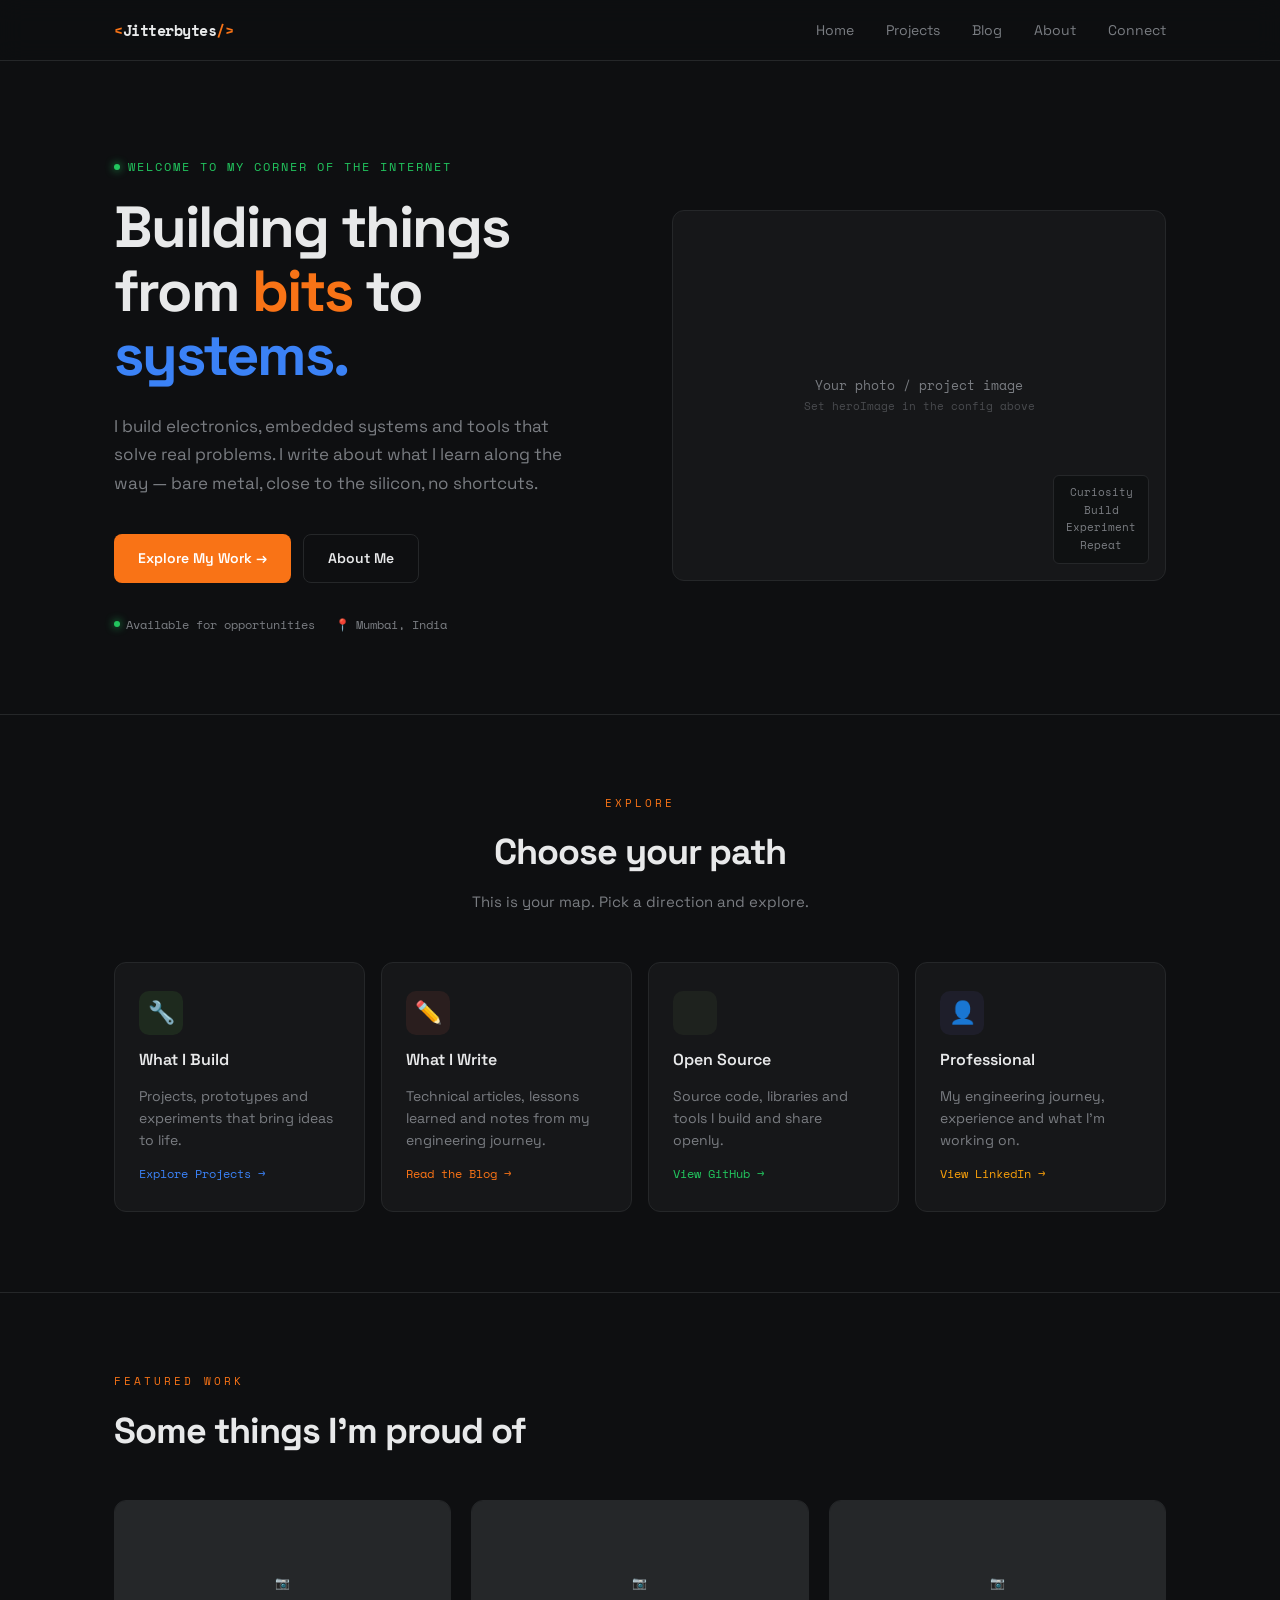
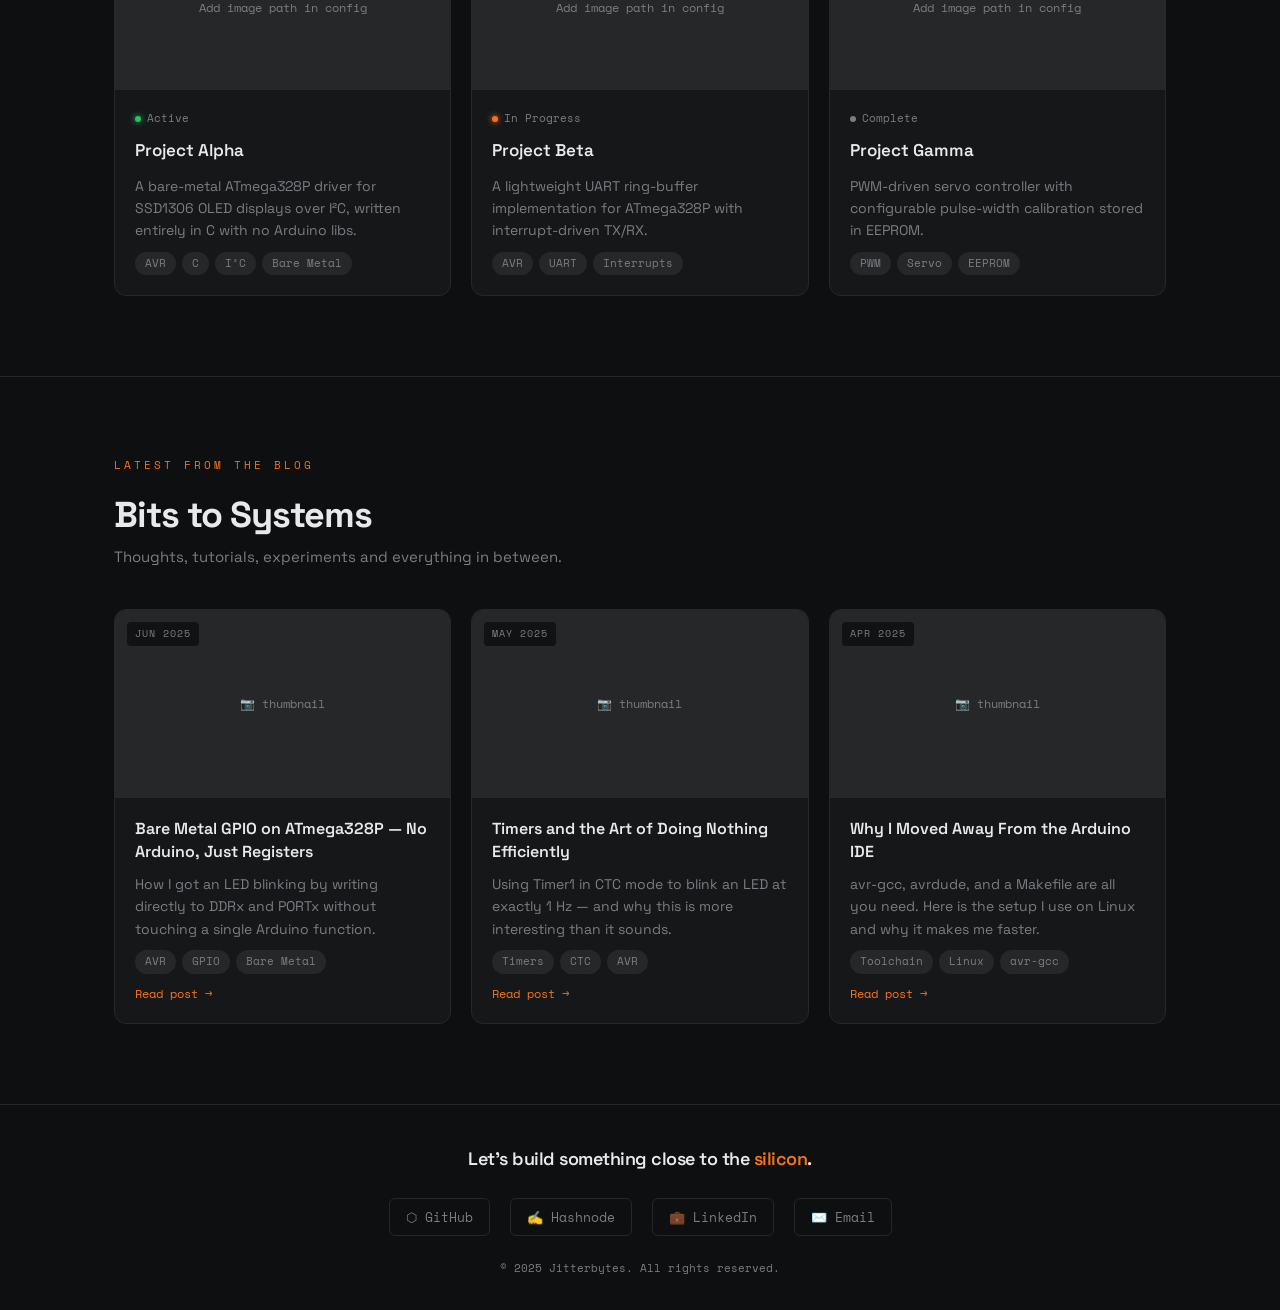
==== commit 68605a24: "update" ====
--- a/index.html
+++ b/index.html
@@ -1,156 +1,740 @@
-<!-- index.html -->
 <!DOCTYPE html>
 <html lang="en">
 <head>
-  <meta charset="UTF-8" />
-  <meta name="viewport" content="width=device-width, initial-scale=1.0" />
-  <title>Sarvesh Sant | Jitterbytes</title>
-  <link rel="stylesheet" href="style.css" />
+<meta charset="UTF-8">
+<meta name="viewport" content="width=device-width, initial-scale=1.0">
+<title>Portfolio</title>
+<link rel="preconnect" href="https://fonts.googleapis.com">
+<link href="https://fonts.googleapis.com/css2?family=Space+Grotesk:wght@300;400;500;600;700&family=Space+Mono:wght@400;700&display=swap" rel="stylesheet">
+<style>
+  /* ============================================================
+     DESIGN TOKENS — colors, type, spacing
+     ============================================================ */
+  :root {
+    --bg:        #0e0f11;
+    --surface:   #161719;
+    --border:    #252729;
+    --text:      #e8e9ea;
+    --muted:     #7a7d82;
+    --accent:    #f97316;   /* orange — matches "bits to systems" brand */
+    --accent2:   #3b82f6;   /* blue for secondary accents */
+    --green:     #22c55e;
+    --font-head: 'Space Grotesk', sans-serif;
+    --font-mono: 'Space Mono', monospace;
+    --radius:    8px;
+    --max:       1100px;
+  }
+
+  *, *::before, *::after { box-sizing: border-box; margin: 0; padding: 0; }
+
+  html { scroll-behavior: smooth; }
+
+  body {
+    background: var(--bg);
+    color: var(--text);
+    font-family: var(--font-head);
+    font-size: 16px;
+    line-height: 1.6;
+    -webkit-font-smoothing: antialiased;
+  }
+
+  a { color: inherit; text-decoration: none; }
+  img { display: block; max-width: 100%; border-radius: var(--radius); }
+
+  /* ---- LAYOUT ---- */
+  .container { max-width: var(--max); margin: 0 auto; padding: 0 24px; }
+
+  /* ---- NAV ---- */
+  nav {
+    position: sticky; top: 0; z-index: 100;
+    background: rgba(14,15,17,0.85);
+    backdrop-filter: blur(12px);
+    border-bottom: 1px solid var(--border);
+  }
+  .nav-inner {
+    display: flex; align-items: center; justify-content: space-between;
+    max-width: var(--max); margin: 0 auto; padding: 0 24px; height: 60px;
+  }
+  .nav-logo {
+    font-family: var(--font-mono);
+    font-size: 15px; font-weight: 700;
+    color: var(--text);
+    letter-spacing: -0.5px;
+  }
+  .nav-logo span { color: var(--accent); }
+  .nav-links { display: flex; gap: 32px; }
+  .nav-links a {
+    font-size: 14px; color: var(--muted);
+    transition: color .2s;
+  }
+  .nav-links a:hover { color: var(--text); }
+
+  /* ---- HERO ---- */
+  .hero {
+    padding: 96px 0 80px;
+    border-bottom: 1px solid var(--border);
+  }
+  .hero-inner {
+    display: grid;
+    grid-template-columns: 1fr 1fr;
+    gap: 64px;
+    align-items: center;
+    max-width: var(--max); margin: 0 auto; padding: 0 24px;
+  }
+  .hero-eyebrow {
+    font-family: var(--font-mono);
+    font-size: 12px; color: var(--green);
+    letter-spacing: 2px; text-transform: uppercase;
+    display: flex; align-items: center; gap: 8px;
+    margin-bottom: 20px;
+  }
+  .hero-eyebrow::before {
+    content: ''; width: 6px; height: 6px;
+    background: var(--green); border-radius: 50%;
+    display: inline-block;
+    box-shadow: 0 0 8px var(--green);
+  }
+  .hero h1 {
+    font-size: clamp(36px, 5vw, 58px);
+    font-weight: 700;
+    line-height: 1.1;
+    letter-spacing: -2px;
+    margin-bottom: 24px;
+  }
+  .hero h1 .accent-orange { color: var(--accent); }
+  .hero h1 .accent-blue   { color: var(--accent2); }
+  .hero-bio {
+    font-size: 17px; color: var(--muted);
+    line-height: 1.7; margin-bottom: 36px;
+    max-width: 460px;
+  }
+  .hero-actions { display: flex; gap: 12px; flex-wrap: wrap; margin-bottom: 32px; }
+  .btn {
+    display: inline-flex; align-items: center; gap: 8px;
+    padding: 12px 24px; border-radius: var(--radius);
+    font-family: var(--font-head); font-size: 14px; font-weight: 600;
+    cursor: pointer; transition: all .2s;
+    border: none;
+  }
+  .btn-primary {
+    background: var(--accent); color: #fff;
+  }
+  .btn-primary:hover { background: #ea6c10; transform: translateY(-1px); }
+  .btn-ghost {
+    background: transparent; color: var(--text);
+    border: 1px solid var(--border);
+  }
+  .btn-ghost:hover { border-color: var(--muted); background: var(--surface); }
+  .hero-meta {
+    font-family: var(--font-mono); font-size: 12px;
+    color: var(--muted); display: flex; gap: 20px;
+  }
+  .hero-meta span { display: flex; align-items: center; gap: 6px; }
+  .dot-status {
+    width: 6px; height: 6px; border-radius: 50%;
+    background: var(--green); box-shadow: 0 0 8px var(--green);
+    display: inline-block;
+  }
+
+  /* hero image side */
+  .hero-image-side {
+    position: relative;
+    display: flex; justify-content: center; align-items: center;
+  }
+  .hero-image-frame {
+    width: 100%; aspect-ratio: 4/3;
+    background: var(--surface);
+    border: 1px solid var(--border);
+    border-radius: 12px;
+    display: flex; flex-direction: column;
+    align-items: center; justify-content: center;
+    color: var(--muted);
+    font-family: var(--font-mono); font-size: 13px;
+    text-align: center; gap: 12px;
+    position: relative; overflow: hidden;
+  }
+  .hero-image-frame img {
+    width: 100%; height: 100%; object-fit: cover;
+    border-radius: 12px;
+  }
+  .hero-image-frame .placeholder-text { position: absolute; }
+  .hero-image-frame img + .placeholder-text { display: none; }
+  .circuit-tag {
+    position: absolute; bottom: 16px; right: 16px;
+    background: rgba(14,15,17,0.8);
+    border: 1px solid var(--border);
+    border-radius: 6px; padding: 8px 12px;
+    font-family: var(--font-mono); font-size: 11px;
+    color: var(--muted); line-height: 1.6;
+  }
+
+  /* ---- SECTION HELPERS ---- */
+  section { padding: 80px 0; border-bottom: 1px solid var(--border); }
+  .section-eyebrow {
+    font-family: var(--font-mono); font-size: 11px;
+    letter-spacing: 3px; text-transform: uppercase;
+    color: var(--accent); margin-bottom: 12px;
+  }
+  .section-title {
+    font-size: clamp(24px, 3vw, 36px);
+    font-weight: 700; letter-spacing: -1px;
+    margin-bottom: 8px;
+  }
+  .section-sub {
+    font-size: 15px; color: var(--muted); margin-bottom: 48px;
+  }
+
+  /* ---- PATHS GRID ---- */
+  .paths-grid {
+    display: grid;
+    grid-template-columns: repeat(auto-fit, minmax(220px, 1fr));
+    gap: 16px;
+  }
+  .path-card {
+    background: var(--surface);
+    border: 1px solid var(--border);
+    border-radius: 12px; padding: 28px 24px;
+    transition: border-color .2s, transform .2s;
+    display: flex; flex-direction: column; gap: 12px;
+  }
+  .path-card:hover {
+    border-color: var(--accent);
+    transform: translateY(-2px);
+  }
+  .path-icon {
+    width: 44px; height: 44px; border-radius: 10px;
+    display: flex; align-items: center; justify-content: center;
+    font-size: 22px;
+  }
+  .path-card h3 { font-size: 16px; font-weight: 600; }
+  .path-card p { font-size: 14px; color: var(--muted); line-height: 1.6; flex: 1; }
+  .path-link {
+    font-family: var(--font-mono); font-size: 12px;
+    display: flex; align-items: center; gap: 6px;
+    transition: gap .2s;
+  }
+  .path-link:hover { gap: 10px; }
+
+  /* ---- PROJECTS ---- */
+  .projects-grid {
+    display: grid;
+    grid-template-columns: repeat(auto-fill, minmax(300px, 1fr));
+    gap: 20px;
+  }
+  .project-card {
+    background: var(--surface);
+    border: 1px solid var(--border);
+    border-radius: 12px; overflow: hidden;
+    transition: border-color .2s, transform .2s;
+    display: flex; flex-direction: column;
+  }
+  .project-card:hover {
+    border-color: var(--accent2);
+    transform: translateY(-2px);
+  }
+  .project-img {
+    width: 100%; aspect-ratio: 16/9;
+    background: var(--border);
+    object-fit: cover;
+    display: flex; align-items: center; justify-content: center;
+    font-family: var(--font-mono); font-size: 12px; color: var(--muted);
+    position: relative;
+  }
+  .project-img img {
+    width: 100%; height: 100%; object-fit: cover; border-radius: 0;
+  }
+  .project-img .img-placeholder {
+    position: absolute;
+    display: flex; flex-direction: column; align-items: center; gap: 6px;
+  }
+  .project-img img + .img-placeholder { display: none; }
+  .project-body { padding: 20px; flex: 1; display: flex; flex-direction: column; gap: 10px; }
+  .project-status {
+    font-family: var(--font-mono); font-size: 11px;
+    display: flex; align-items: center; gap: 6px;
+  }
+  .status-dot { width: 6px; height: 6px; border-radius: 50%; display: inline-block; }
+  .status-dot.active  { background: var(--green); box-shadow: 0 0 6px var(--green); }
+  .status-dot.wip     { background: var(--accent); box-shadow: 0 0 6px var(--accent); }
+  .status-dot.done    { background: var(--muted); }
+  .project-body h3 { font-size: 17px; font-weight: 600; }
+  .project-body p { font-size: 14px; color: var(--muted); line-height: 1.6; flex: 1; }
+  .project-tags { display: flex; flex-wrap: wrap; gap: 6px; }
+  .tag {
+    font-family: var(--font-mono); font-size: 11px;
+    background: var(--border); color: var(--muted);
+    padding: 3px 10px; border-radius: 999px;
+  }
+  .project-links { display: flex; gap: 12px; padding-top: 4px; }
+  .project-links a {
+    font-family: var(--font-mono); font-size: 12px;
+    color: var(--accent2);
+    display: flex; align-items: center; gap: 4px;
+    transition: color .15s;
+  }
+  .project-links a:hover { color: var(--text); }
+
+  /* ---- BLOG ---- */
+  .blog-grid {
+    display: grid;
+    grid-template-columns: repeat(auto-fill, minmax(280px, 1fr));
+    gap: 20px;
+  }
+  .blog-card {
+    background: var(--surface);
+    border: 1px solid var(--border);
+    border-radius: 12px; overflow: hidden;
+    transition: border-color .2s, transform .2s;
+    display: flex; flex-direction: column;
+  }
+  .blog-card:hover { border-color: var(--accent); transform: translateY(-2px); }
+  .blog-thumb {
+    width: 100%; aspect-ratio: 16/9;
+    background: var(--border);
+    object-fit: cover;
+    position: relative;
+    display: flex; align-items: center; justify-content: center;
+  }
+  .blog-thumb img { width: 100%; height: 100%; object-fit: cover; border-radius: 0; }
+  .blog-thumb .thumb-placeholder {
+    position: absolute;
+    font-family: var(--font-mono); font-size: 12px; color: var(--muted);
+  }
+  .blog-thumb img + .thumb-placeholder { display: none; }
+  .blog-date {
+    position: absolute; top: 12px; left: 12px;
+    background: rgba(14,15,17,0.85);
+    border-radius: 4px; padding: 4px 8px;
+    font-family: var(--font-mono); font-size: 10px; color: var(--muted);
+    text-transform: uppercase; letter-spacing: 1px;
+  }
+  .blog-body { padding: 20px; flex: 1; display: flex; flex-direction: column; gap: 10px; }
+  .blog-body h3 { font-size: 16px; font-weight: 600; line-height: 1.4; }
+  .blog-body p { font-size: 14px; color: var(--muted); line-height: 1.6; flex: 1; }
+  .blog-tags { display: flex; flex-wrap: wrap; gap: 6px; }
+  .read-link {
+    font-family: var(--font-mono); font-size: 12px;
+    color: var(--accent);
+    display: flex; align-items: center; gap: 6px;
+    transition: gap .15s;
+    width: fit-content;
+  }
+  .read-link:hover { gap: 10px; }
+
+  /* ---- FOOTER ---- */
+  footer {
+    padding: 40px 0 32px;
+  }
+  .footer-inner {
+    max-width: var(--max); margin: 0 auto; padding: 0 24px;
+    display: flex; flex-direction: column; gap: 24px; align-items: center;
+    text-align: center;
+  }
+  .footer-tagline { font-size: 18px; font-weight: 600; letter-spacing: -0.5px; }
+  .footer-tagline span { color: var(--accent); }
+  .social-links { display: flex; gap: 20px; flex-wrap: wrap; justify-content: center; }
+  .social-links a {
+    font-family: var(--font-mono); font-size: 13px;
+    color: var(--muted);
+    display: flex; align-items: center; gap: 8px;
+    transition: color .2s;
+    padding: 8px 16px; border: 1px solid var(--border);
+    border-radius: 6px;
+  }
+  .social-links a:hover { color: var(--text); border-color: var(--muted); }
+  .footer-copy { font-family: var(--font-mono); font-size: 11px; color: var(--muted); }
+
+  /* ---- RESPONSIVE ---- */
+  @media (max-width: 720px) {
+    .hero-inner { grid-template-columns: 1fr; gap: 40px; }
+    .hero-image-side { order: -1; }
+    .hero-image-frame { aspect-ratio: 3/2; }
+    .nav-links { gap: 18px; }
+  }
+  @media (max-width: 480px) {
+    .nav-links { display: none; }
+    .hero { padding: 60px 0 48px; }
+  }
+
+  /* ---- SECTION HEADER ROW ---- */
+  .section-header {
+    display: flex; align-items: flex-end; justify-content: space-between;
+    margin-bottom: 40px; flex-wrap: wrap; gap: 16px;
+  }
+  .section-header-left .section-title { margin-bottom: 0; }
+  .view-all {
+    font-family: var(--font-mono); font-size: 12px;
+    color: var(--accent2);
+    display: flex; align-items: center; gap: 6px;
+    transition: gap .15s; white-space: nowrap;
+  }
+  .view-all:hover { gap: 10px; }
+</style>
 </head>
 <body>
-<div class="page">
-
-  <nav>
-    <a class="nav-logo" href="index.html">
-      <span class="nav-logo-ref">U1</span>
-      Jitterbytes
-    </a>
-    <ul class="nav-links">
-      <li><a href="index.html">Home</a></li>
-      <li><a href="projects.html">Projects</a></li>
-    </ul>
-  </nav>
-
-  <section class="hero hero--silkscreen">
-    <div class="hero-left">
-      <div class="hero-ref">Embedded Systems · Firmware · Hardware</div>
-      <h1 class="hero-name">
-        Sarvesh
-        <span>Sant</span>
-      </h1>
-      <p class="hero-oneliner">Embedded systems engineer building reliable firmware, boards, and low-level systems from the ground up.</p>
-      <div class="hero-currently">
-        <span class="hero-currently-label">Current Focus</span>
-        AVR bare metal · Embedded C · Datasheet-driven development.
+
+<!-- ================================================================
+     ✏️  EDIT YOUR CONTENT HERE — Everything between the CONFIG
+         comment markers is what you change. The design stays below.
+     ================================================================ -->
+<script>
+// ================================================================
+//  ✏️  YOUR PERSONAL CONTENT — Edit freely below this line
+// ================================================================
+const SITE = {
+
+  // --- YOUR NAME & TAGLINE ---
+  name: "Jitterbytes",          // displayed in nav logo
+  headline: ["Building things", "from", "bits", "to", "systems."],
+  // ↑ structure: [line1, filler, orange-word, filler, blue-word]
+
+  status: "Available for opportunities",
+  location: "Mumbai, India",
+
+  bio: `I build electronics, embedded systems and tools that solve
+real problems. I write about what I learn along the way — bare metal,
+close to the silicon, no shortcuts.`,
+
+  // --- NAVIGATION LINKS ---
+  // label: what shows in the menu | href: where it goes
+  navLinks: [
+    { label: "Home",     href: "#home" },
+    { label: "Projects", href: "#projects" },
+    { label: "Blog",     href: "#blog" },
+    { label: "About",    href: "#about" },
+    { label: "Connect",  href: "#connect" },
+  ],
+
+  // --- HERO BUTTONS ---
+  heroCTA: { label: "Explore My Work →", href: "#projects" },
+  heroSecondary: { label: "About Me", href: "#about" },
+
+  // --- HERO IMAGE ---
+  // Set heroImage to a URL or a path like "images/my-photo.jpg"
+  // If you leave it blank (""), a placeholder box shows instead.
+  heroImage: "",
+
+  // Text shown inside the hero card bottom-right
+  heroCardLines: ["Curiosity", "Build", "Experiment", "Repeat"],
+
+  // --- "CHOOSE YOUR PATH" CARDS ---
+  // icon: any emoji | color: background hex | linkColor: text color of the link
+  paths: [
+    {
+      icon: "🔧",
+      iconBg: "#1e2a1e",
+      title: "What I Build",
+      desc: "Projects, prototypes and experiments that bring ideas to life.",
+      linkLabel: "Explore Projects →",
+      href: "#projects",
+      linkColor: "var(--accent2)",
+    },
+    {
+      icon: "✏️",
+      iconBg: "#2a1e1e",
+      title: "What I Write",
+      desc: "Technical articles, lessons learned and notes from my engineering journey.",
+      linkLabel: "Read the Blog →",
+      href: "#blog",
+      linkColor: "var(--accent)",
+    },
+    {
+      icon: "</>",
+      iconBg: "#1e221e",
+      title: "Open Source",
+      desc: "Source code, libraries and tools I build and share openly.",
+      linkLabel: "View GitHub →",
+      href: "#",         // ← replace with your GitHub URL
+      linkColor: "var(--green)",
+    },
+    {
+      icon: "👤",
+      iconBg: "#1e1e2a",
+      title: "Professional",
+      desc: "My engineering journey, experience and what I'm working on.",
+      linkLabel: "View LinkedIn →",
+      href: "#",         // ← replace with your LinkedIn URL
+      linkColor: "#f59e0b",
+    },
+  ],
+
+  // --- PROJECTS ---
+  // status: "active" (green) | "wip" (orange) | "done" (grey)
+  // image: URL or path — leave "" to show placeholder
+  // github / demo: leave "" to hide the link
+  projects: [
+    {
+      title: "Project Alpha",
+      status: "active",
+      statusLabel: "Active",
+      desc: "A bare-metal ATmega328P driver for SSD1306 OLED displays over I²C, written entirely in C with no Arduino libs.",
+      tags: ["AVR", "C", "I²C", "Bare Metal"],
+      image: "",
+      github: "",    // ← e.g. "https://github.com/you/project"
+      demo: "",      // ← e.g. "https://yourdemo.com"
+    },
+    {
+      title: "Project Beta",
+      status: "wip",
+      statusLabel: "In Progress",
+      desc: "A lightweight UART ring-buffer implementation for ATmega328P with interrupt-driven TX/RX.",
+      tags: ["AVR", "UART", "Interrupts"],
+      image: "",
+      github: "",
+      demo: "",
+    },
+    {
+      title: "Project Gamma",
+      status: "done",
+      statusLabel: "Complete",
+      desc: "PWM-driven servo controller with configurable pulse-width calibration stored in EEPROM.",
+      tags: ["PWM", "Servo", "EEPROM"],
+      image: "",
+      github: "",
+      demo: "",
+    },
+    // ── ADD MORE PROJECTS BELOW ──
+    // Copy one of the blocks above, paste it here, change the fields.
+    // Remember the trailing comma after each closing } !
+  ],
+
+  // --- BLOG POSTS ---
+  // date: shown on thumbnail | href: link to the post
+  // image: URL or path — leave "" to show placeholder
+  blogPosts: [
+    {
+      date: "JUN 2025",
+      title: "Bare Metal GPIO on ATmega328P — No Arduino, Just Registers",
+      excerpt: "How I got an LED blinking by writing directly to DDRx and PORTx without touching a single Arduino function.",
+      tags: ["AVR", "GPIO", "Bare Metal"],
+      image: "",
+      href: "",    // ← your Hashnode post URL
+    },
+    {
+      date: "MAY 2025",
+      title: "Timers and the Art of Doing Nothing Efficiently",
+      excerpt: "Using Timer1 in CTC mode to blink an LED at exactly 1 Hz — and why this is more interesting than it sounds.",
+      tags: ["Timers", "CTC", "AVR"],
+      image: "",
+      href: "",
+    },
+    {
+      date: "APR 2025",
+      title: "Why I Moved Away From the Arduino IDE",
+      excerpt: "avr-gcc, avrdude, and a Makefile are all you need. Here is the setup I use on Linux and why it makes me faster.",
+      tags: ["Toolchain", "Linux", "avr-gcc"],
+      image: "",
+      href: "",
+    },
+    // ── ADD MORE POSTS BELOW ──
+    // Copy a block above, paste here, edit the fields.
+  ],
+
+  // --- BLOG "VISIT BLOG" LINK ---
+  blogAllLink: "",   // ← your Hashnode blog URL
+
+  // --- FOOTER SOCIAL LINKS ---
+  // icon: emoji | label: text | href: URL
+  socials: [
+    { icon: "⬡", label: "GitHub",   href: "" },   // ← your GitHub
+    { icon: "✍",  label: "Hashnode", href: "" },   // ← your Hashnode
+    { icon: "💼", label: "LinkedIn", href: "" },   // ← your LinkedIn
+    { icon: "✉️", label: "Email",    href: "mailto:you@example.com" },
+  ],
+
+  footerTagline: "Let's build something close to the silicon.",
+  copyright: "© 2025 Jitterbytes. All rights reserved.",
+
+};
+// ================================================================
+//  END OF YOUR CONTENT — Don't edit below unless you want to
+//  change the actual design.
+// ================================================================
+
+
+
+// ---- BUILD THE PAGE ----
+document.addEventListener("DOMContentLoaded", () => {
+
+  document.title = SITE.name + " — Portfolio";
+
+  // NAV
+  document.getElementById("nav-logo").innerHTML =
+    `<span style="color:var(--accent)">&lt;</span>${SITE.name}<span style="color:var(--accent)">/&gt;</span>`;
+  const navLinks = document.getElementById("nav-links");
+  navLinks.innerHTML = SITE.navLinks.map(l =>
+    `<a href="${l.href}">${l.label}</a>`
+  ).join("");
+
+  // HERO
+  document.getElementById("hero-headline").innerHTML = `
+    ${SITE.headline[0]}<br>
+    ${SITE.headline[1]} <span class="accent-orange">${SITE.headline[2]}</span> ${SITE.headline[3]} <span class="accent-blue">${SITE.headline[4]}</span>
+  `;
+  document.getElementById("hero-bio").textContent = SITE.bio;
+  document.getElementById("hero-cta").href = SITE.heroCTA.href;
+  document.getElementById("hero-cta").textContent = SITE.heroCTA.label;
+  document.getElementById("hero-secondary").href = SITE.heroSecondary.href;
+  document.getElementById("hero-secondary").textContent = SITE.heroSecondary.label;
+  document.getElementById("hero-status").textContent = SITE.status;
+  document.getElementById("hero-location").textContent = SITE.location;
+
+  const frame = document.getElementById("hero-frame");
+  if (SITE.heroImage) {
+    frame.innerHTML = `<img src="${SITE.heroImage}" alt="Hero photo">
+      <div class="circuit-tag">${SITE.heroCardLines.join("<br>")}</div>`;
+  } else {
+    frame.innerHTML = `<div class="placeholder-text">Your photo / project image<br><span style="font-size:11px;opacity:.5">Set heroImage in the config above</span></div>
+      <div class="circuit-tag">${SITE.heroCardLines.join("<br>")}</div>`;
+  }
+
+  // PATHS
+  document.getElementById("paths-grid").innerHTML = SITE.paths.map(p => `
+    <div class="path-card">
+      <div class="path-icon" style="background:${p.iconBg}">${p.icon}</div>
+      <h3>${p.title}</h3>
+      <p>${p.desc}</p>
+      <a href="${p.href}" class="path-link" style="color:${p.linkColor}">${p.linkLabel}</a>
+    </div>
+  `).join("");
+
+  // PROJECTS
+  document.getElementById("projects-grid").innerHTML = SITE.projects.map(p => `
+    <div class="project-card">
+      <div class="project-img">
+        ${p.image ? `<img src="${p.image}" alt="${p.title}">` : ""}
+        <div class="img-placeholder">📷 <span>Add image path in config</span></div>
       </div>
-      <div class="hero-actions">
-        <a class="btn btn-primary" href="#projects-home">View Projects →</a>
-        <a class="btn" href="https://hashnode.com/@yourusername" target="_blank" rel="noopener noreferrer">Read Blog →</a>
+      <div class="project-body">
+        <div class="project-status">
+          <span class="status-dot ${p.status}"></span>
+          <span style="color:var(--muted)">${p.statusLabel}</span>
+        </div>
+        <h3>${p.title}</h3>
+        <p>${p.desc}</p>
+        <div class="project-tags">${p.tags.map(t => `<span class="tag">${t}</span>`).join("")}</div>
+        ${(p.github || p.demo) ? `
+        <div class="project-links">
+          ${p.github ? `<a href="${p.github}" target="_blank">GitHub ↗</a>` : ""}
+          ${p.demo   ? `<a href="${p.demo}"   target="_blank">Demo ↗</a>`   : ""}
+        </div>` : ""}
       </div>
     </div>
-
-    <div class="hero-silkscreen-frame" aria-label="Silkscreen portrait placeholder">
-      <div class="silkscreen-ref-top">REF: U1 / PROFILE MARKING</div>
-      <div class="silkscreen-image-wrap">
-        <img class="hero-silkscreen-image" src="img/profile_pic.jpg" alt="Portrait of Sarvesh Sant" />
-        <div class="silkscreen-overlay"></div>
+  `).join("");
+
+  // BLOG
+  if (SITE.blogAllLink) {
+    document.getElementById("blog-all-link").href = SITE.blogAllLink;
+    document.getElementById("blog-all-link").style.display = "flex";
+  }
+  document.getElementById("blog-grid").innerHTML = SITE.blogPosts.map(b => `
+    <a href="${b.href || '#'}" class="blog-card">
+      <div class="blog-thumb" style="position:relative">
+        ${b.image ? `<img src="${b.image}" alt="${b.title}">` : ""}
+        <div class="thumb-placeholder">📷 thumbnail</div>
+        <div class="blog-date">${b.date}</div>
       </div>
-      <div class="silkscreen-meta">
-        <span>SARVESH-SANT</span>
-        <span>REV A</span>
+      <div class="blog-body">
+        <h3>${b.title}</h3>
+        <p>${b.excerpt}</p>
+        <div class="blog-tags">${b.tags.map(t => `<span class="tag">${t}</span>`).join("")}</div>
+        <span class="read-link">Read post →</span>
+      </div>
+    </a>
+  `).join("");
+
+  // FOOTER
+  document.getElementById("footer-tagline").innerHTML =
+    SITE.footerTagline.replace("silicon", `<span>silicon</span>`);
+  document.getElementById("social-links").innerHTML = SITE.socials.map(s =>
+    `<a href="${s.href}">${s.icon} ${s.label}</a>`
+  ).join("");
+  document.getElementById("footer-copy").textContent = SITE.copyright;
+});
+</script>
+
+<!-- ================================================================
+     PAGE STRUCTURE — You shouldn't need to change anything below
+     ================================================================ -->
+
+<!-- NAV -->
+<nav>
+  <div class="nav-inner">
+    <a class="nav-logo" href="#home" id="nav-logo"></a>
+    <div class="nav-links" id="nav-links"></div>
+  </div>
+</nav>
+
+<!-- HERO -->
+<section class="hero" id="home">
+  <div class="hero-inner">
+    <div class="hero-left">
+      <div class="hero-eyebrow">Welcome to my corner of the internet</div>
+      <h1 id="hero-headline"></h1>
+      <p class="hero-bio" id="hero-bio"></p>
+      <div class="hero-actions">
+        <a class="btn btn-primary" href="#" id="hero-cta"></a>
+        <a class="btn btn-ghost"   href="#" id="hero-secondary"></a>
+      </div>
+      <div class="hero-meta">
+        <span><span class="dot-status"></span> <span id="hero-status"></span></span>
+        <span>📍 <span id="hero-location"></span></span>
       </div>
     </div>
-  </section>
-
-  <div class="trace-divider">
-    <div class="trace-via"></div>
-    <div class="trace-line"></div>
-    <span class="trace-label">Current Focus</span>
-    <div class="trace-line"></div>
-    <div class="trace-via"></div>
+    <div class="hero-image-side">
+      <div class="hero-image-frame" id="hero-frame"></div>
+    </div>
   </div>
-
-  <section class="section">
-    <div class="focus-list">
-      <div class="focus-item"><span class="focus-item-marker">→</span><span class="focus-item-text">AVR Bare Metal Programming</span></div>
-      <div class="focus-item"><span class="focus-item-marker">→</span><span class="focus-item-text">Embedded C — memory, pointers, volatile</span></div>
-      <div class="focus-item"><span class="focus-item-marker">→</span><span class="focus-item-text">Timers, Interrupts, and Peripheral Control</span></div>
-      <div class="focus-item"><span class="focus-item-marker">→</span><span class="focus-item-text">Datasheet-Driven Development</span></div>
-      <div class="focus-item"><span class="focus-item-marker">→</span><span class="focus-item-text">Toolchains, bring-up, and debug discipline</span></div>
+</section>
+
+<!-- PATHS -->
+<section id="about">
+  <div class="container">
+    <div style="text-align:center; margin-bottom:40px;">
+      <div class="section-eyebrow">Explore</div>
+      <h2 class="section-title">Choose your path</h2>
+      <p class="section-sub">This is your map. Pick a direction and explore.</p>
     </div>
-  </section>
-
-  <div class="trace-divider" id="projects-home">
-    <div class="trace-via"></div>
-    <div class="trace-line"></div>
-    <span class="trace-label">Projects</span>
-    <div class="trace-line"></div>
-    <div class="trace-via"></div>
+    <div class="paths-grid" id="paths-grid"></div>
   </div>
-
-  <section class="section">
-    <div class="section-intro-wrap">
-      <p class="section-intro">Selected embedded, PCB, and firmware work. Each project card opens a detailed build page with problem, approach, hardware, and results.</p>
-      <a class="btn" href="projects.html">All Projects →</a>
+</section>
+
+<!-- PROJECTS -->
+<section id="projects">
+  <div class="container">
+    <div class="section-header">
+      <div class="section-header-left">
+        <div class="section-eyebrow">Featured Work</div>
+        <h2 class="section-title">Some things I'm proud of</h2>
+      </div>
     </div>
-    <div class="project-rail" id="featured-grid"></div>
-  </section>
-
-  <div class="trace-divider">
-    <div class="trace-via"></div>
-    <div class="trace-line"></div>
-    <span class="trace-label">Blogs</span>
-    <div class="trace-line"></div>
-    <div class="trace-via"></div>
+    <div class="projects-grid" id="projects-grid"></div>
   </div>
-
-  <section class="section">
-    <div class="writing-panel">
-      <p class="writing-intro">I write about embedded systems learning, debugging lessons, board-level experimentation, and things I had to understand properly instead of just copying from examples.</p>
-      <a class="btn btn-primary" href="https://hashnode.com/@yourusername" target="_blank" rel="noopener noreferrer">Read on Hashnode →</a>
+</section>
+
+<!-- BLOG -->
+<section id="blog">
+  <div class="container">
+    <div class="section-header">
+      <div class="section-header-left">
+        <div class="section-eyebrow">Latest from the Blog</div>
+        <h2 class="section-title">Bits to Systems</h2>
+        <p class="section-sub" style="margin-bottom:0">Thoughts, tutorials, experiments and everything in between.</p>
+      </div>
+      <a href="#" class="view-all" id="blog-all-link" style="display:none">Visit Blog →</a>
     </div>
-  </section>
-
-  <div class="trace-divider">
-    <div class="trace-via"></div>
-    <div class="trace-line"></div>
-    <span class="trace-label">About</span>
-    <div class="trace-line"></div>
-    <div class="trace-via"></div>
+    <div class="blog-grid" id="blog-grid"></div>
   </div>
-
-  <section class="section">
-    <div class="about-body about-body--wide">
-      <p>I like understanding systems from the register level upward — not only making them work, but knowing why they work.</p>
-      <p>My work sits around embedded firmware, board bring-up, peripheral control, and practical product-focused electronics.</p>
-      <p>I am especially interested in low-level programming, embedded Linux, wireless systems, and building hardware that is dependable outside the lab.</p>
-    </div>
-  </section>
-
-  <div class="trace-divider">
-    <div class="trace-via"></div>
-    <div class="trace-line"></div>
-    <span class="trace-label">Contact</span>
-    <div class="trace-line"></div>
-    <div class="trace-via"></div>
+</section>
+
+<!-- FOOTER -->
+<footer id="connect">
+  <div class="footer-inner">
+    <p class="footer-tagline" id="footer-tagline"></p>
+    <div class="social-links" id="social-links"></div>
+    <p class="footer-copy" id="footer-copy"></p>
   </div>
-
-  <section class="section">
-    <div class="contact-grid contact-grid--stacked">
-      <a class="contact-item" href="mailto:you@email.com">
-        <span class="contact-item-label">Email</span>
-        <span class="contact-item-val">you@email.com</span>
-        <span class="contact-item-sub">Best for direct conversation and opportunities.</span>
-      </a>
-      <a class="contact-item" href="https://github.com/yourusername" target="_blank" rel="noopener noreferrer">
-        <span class="contact-item-label">GitHub</span>
-        <span class="contact-item-val">github.com/yourusername</span>
-        <span class="contact-item-sub">Code, experiments, and technical builds.</span>
-      </a>
-      <a class="contact-item" href="https://linkedin.com/in/yourusername" target="_blank" rel="noopener noreferrer">
-        <span class="contact-item-label">LinkedIn</span>
-        <span class="contact-item-val">linkedin.com/in/yourusername</span>
-        <span class="contact-item-sub">Professional profile and work history.</span>
-      </a>
-      <a class="contact-item" href="https://hashnode.com/@yourusername" target="_blank" rel="noopener noreferrer">
-        <span class="contact-item-label">Hashnode</span>
-        <span class="contact-item-val">hashnode.com/@yourusername</span>
-        <span class="contact-item-sub">Writing, notes, and engineering learnings.</span>
-      </a>
-    </div>
-  </section>
-
-</div>
-<script src="script.js"></script>
+</footer>
+
 </body>
 </html>
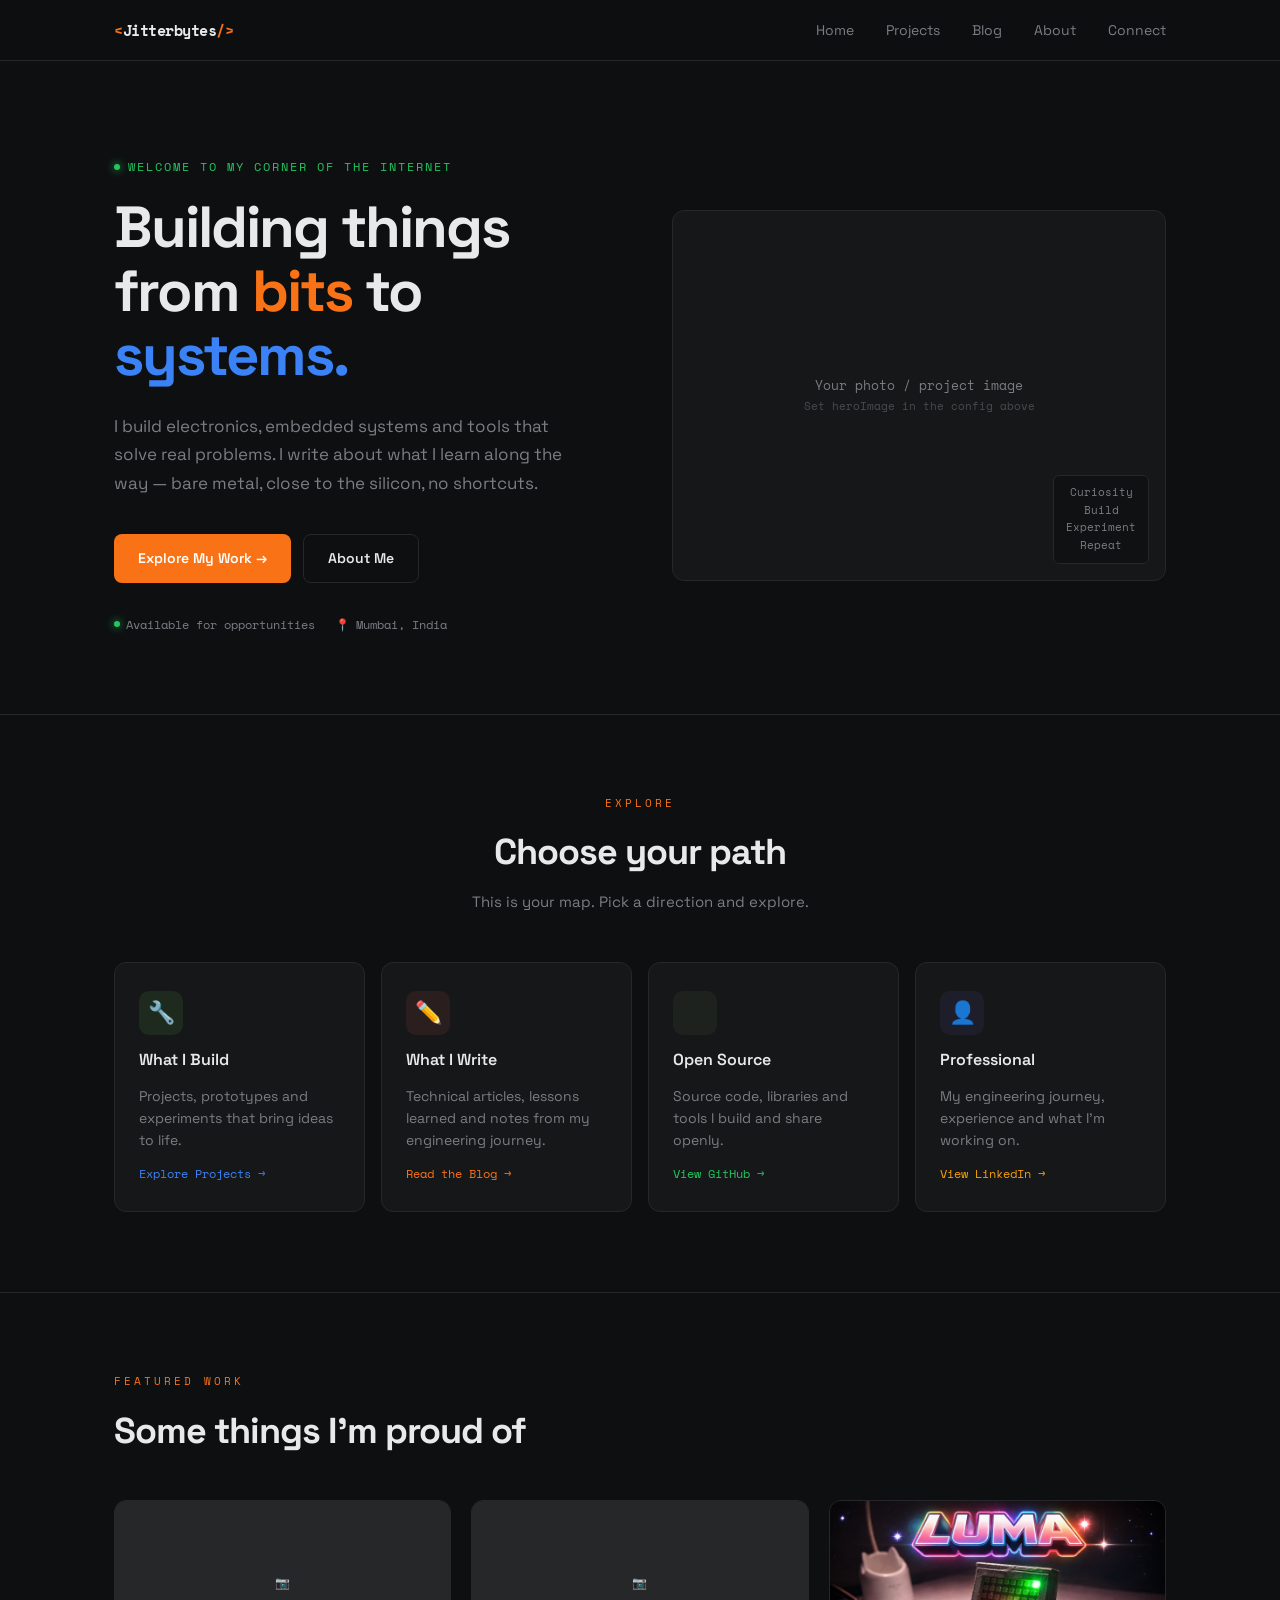
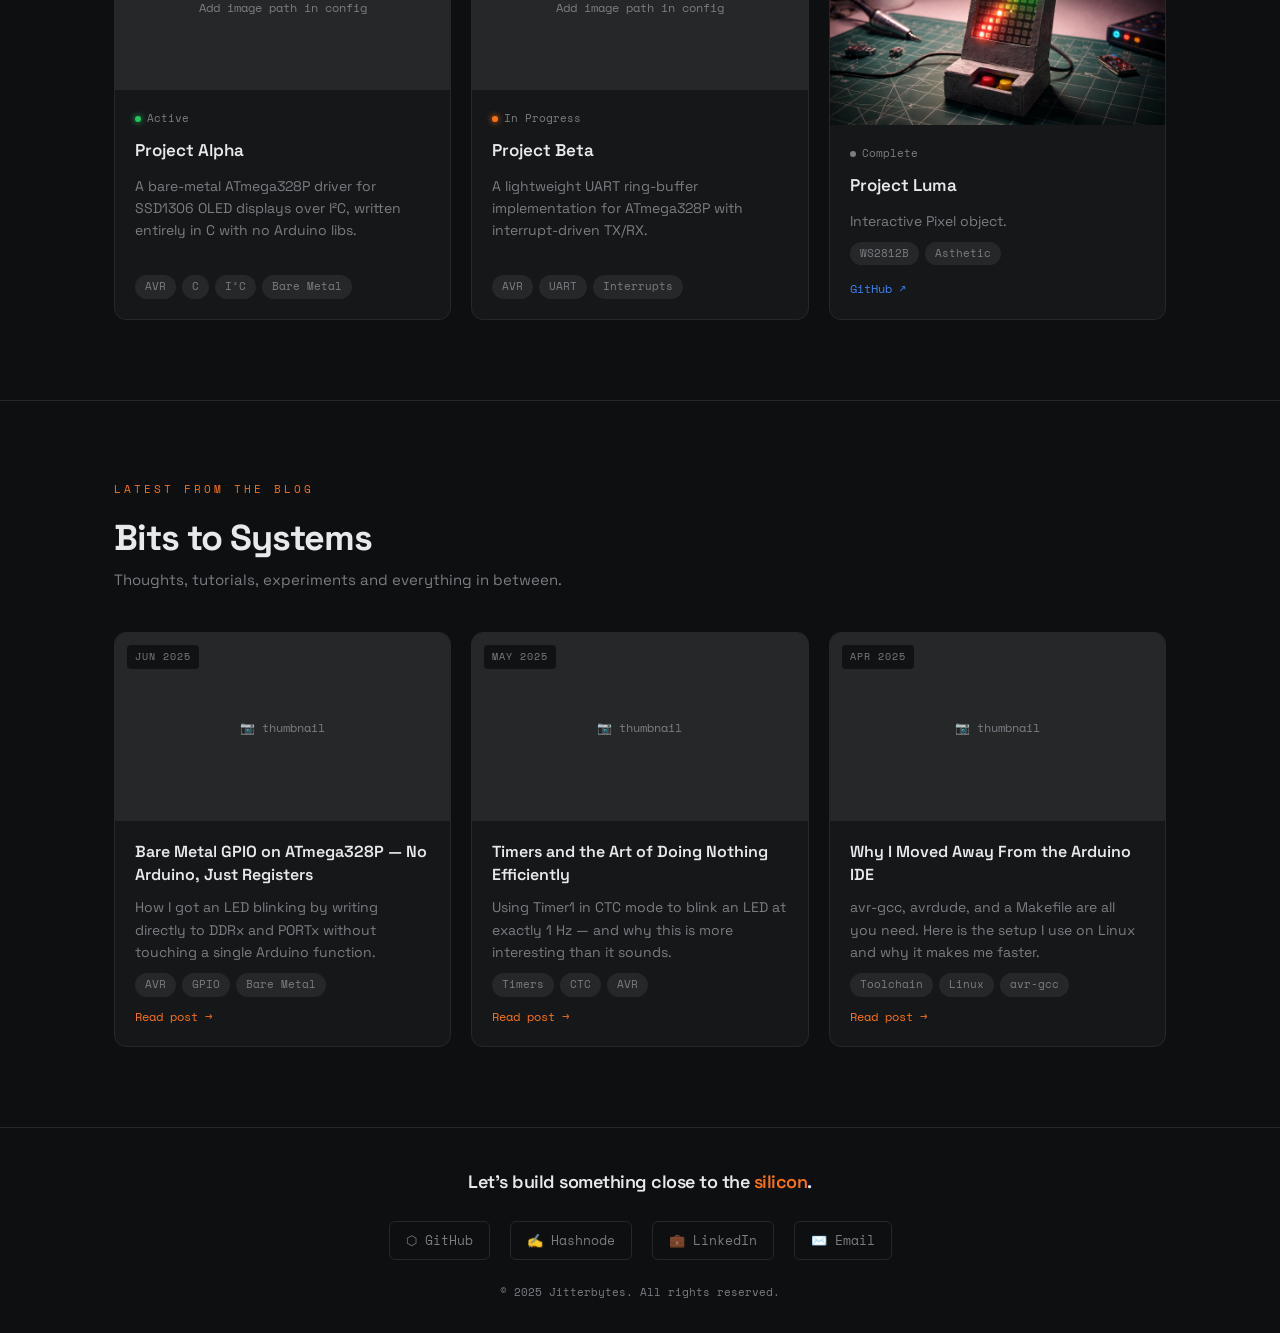
==== commit bcb6dd03: "updating luma proj img" ====
--- a/index.html
+++ b/index.html
@@ -484,13 +484,13 @@
       demo: "",
     },
     {
-      title: "Project Gamma",
+      title: "Project Luma",
       status: "done",
       statusLabel: "Complete",
-      desc: "PWM-driven servo controller with configurable pulse-width calibration stored in EEPROM.",
-      tags: ["PWM", "Servo", "EEPROM"],
-      image: "",
-      github: "",
+      desc: "Interactive Pixel object.",
+      tags: ["WS2812B", "Asthetic"],
+      image: "img/luma.png",
+      github: "https://github.com/jitterbytes/Project-Luma",
       demo: "",
     },
     // ── ADD MORE PROJECTS BELOW ──
@@ -556,7 +556,7 @@
 // ---- BUILD THE PAGE ----
 document.addEventListener("DOMContentLoaded", () => {
 
-  document.title = SITE.name + " — Portfolio";
+  document.title = SITE.name + " The Map";
 
   // NAV
   document.getElementById("nav-logo").innerHTML =
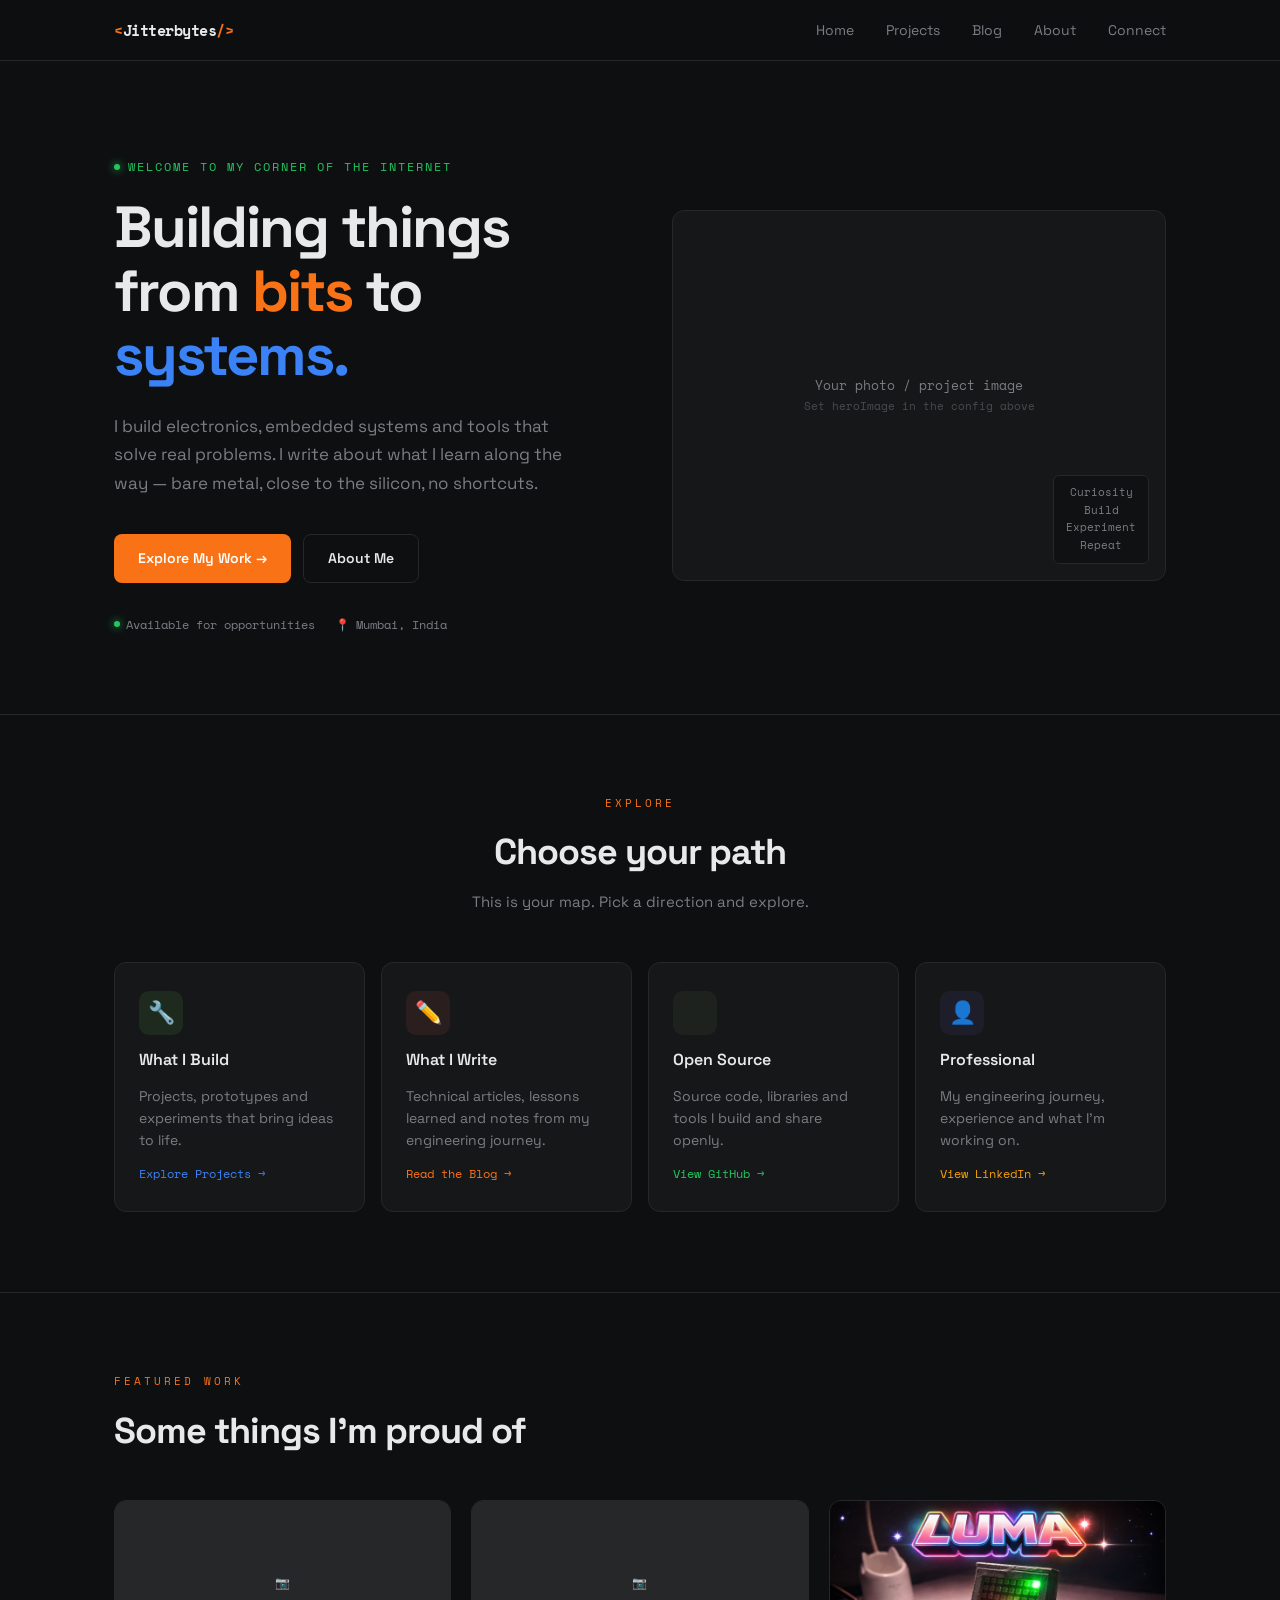
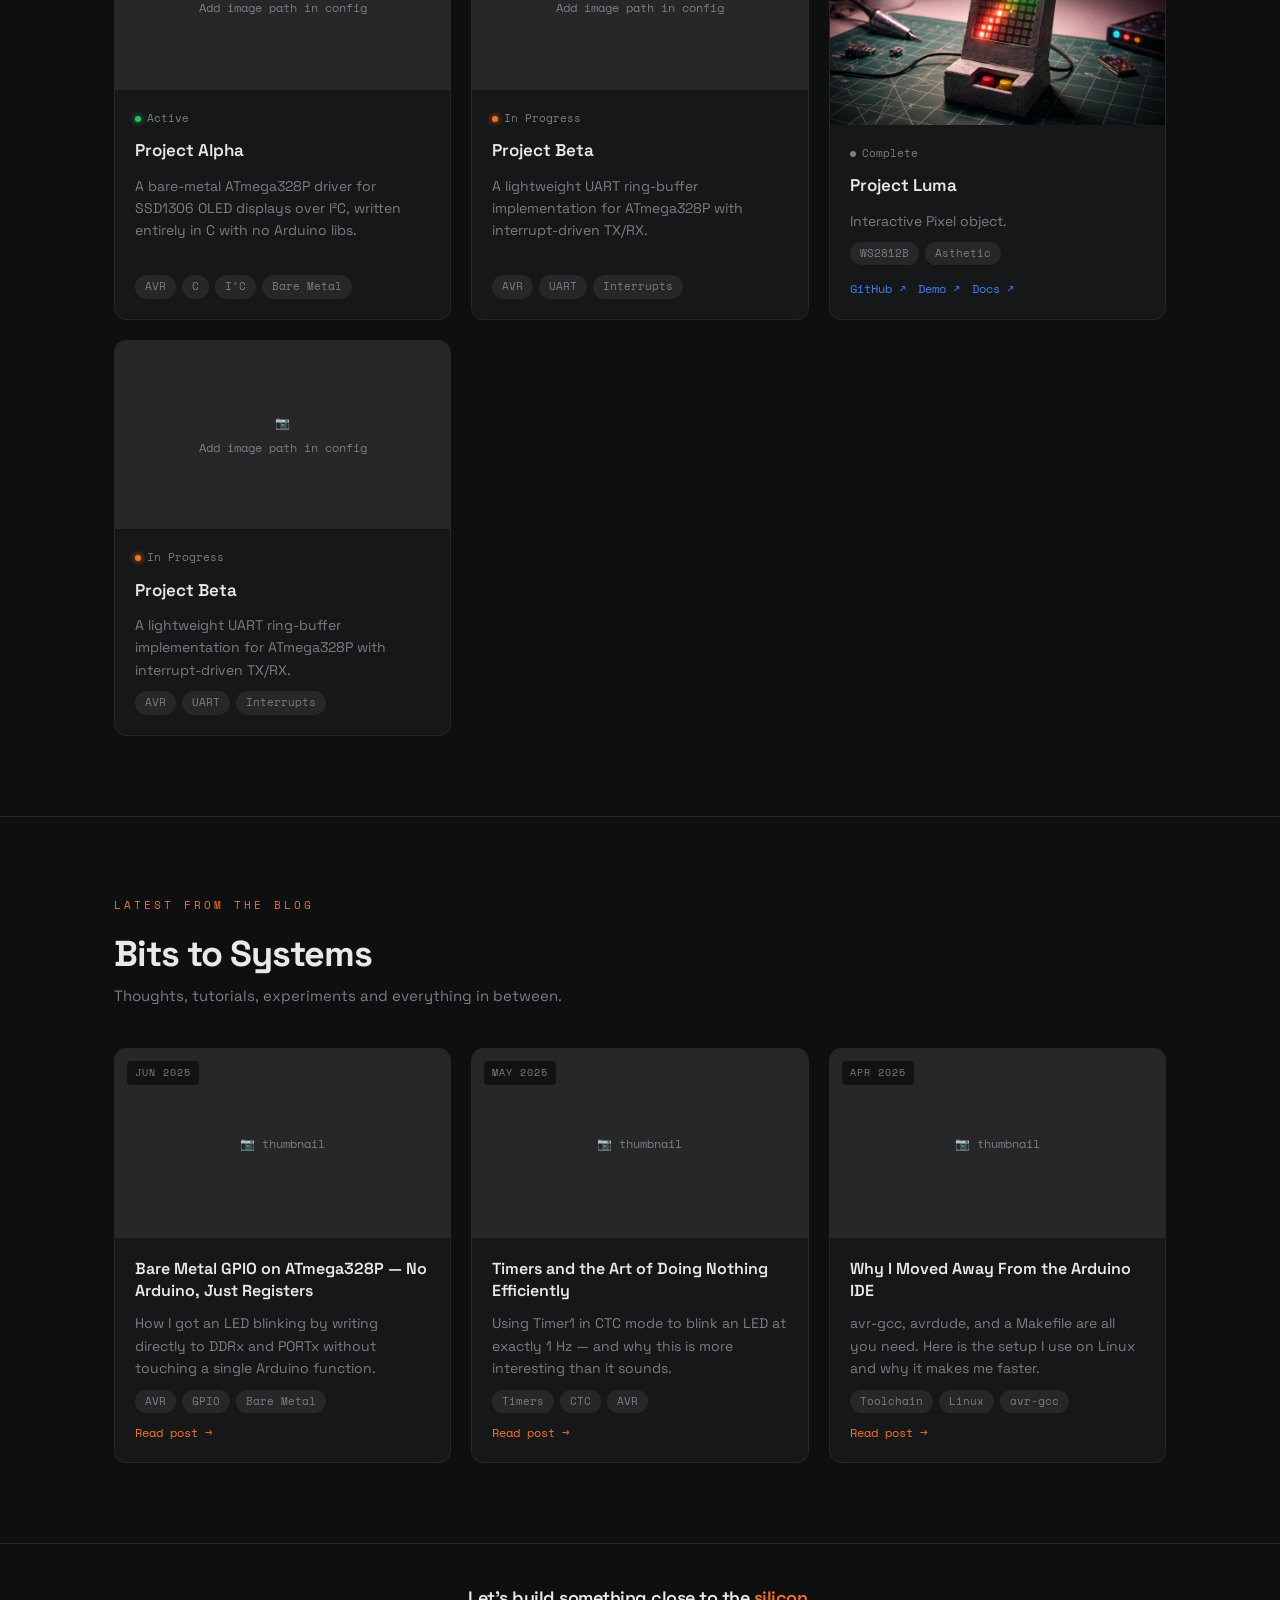
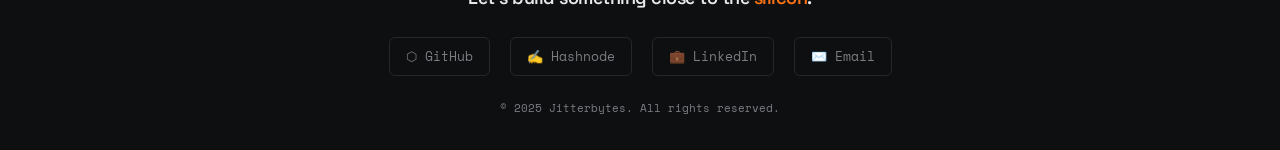
==== commit cacbdd5d: "adding more luma details" ====
--- a/index.html
+++ b/index.html
@@ -491,6 +491,17 @@
       tags: ["WS2812B", "Asthetic"],
       image: "img/luma.png",
       github: "https://github.com/jitterbytes/Project-Luma",
+      demo: "https://www.youtube.com/watch?v=3iAot8fFk2c",
+      doc:"https://www.hackster.io/JitterBytes/luma-an-interactive-ambient-pixel-object-94afe7",
+    },
+    {
+      title: "Project Beta",
+      status: "wip",
+      statusLabel: "In Progress",
+      desc: "A lightweight UART ring-buffer implementation for ATmega328P with interrupt-driven TX/RX.",
+      tags: ["AVR", "UART", "Interrupts"],
+      image: "",
+      github: "",
       demo: "",
     },
     // ── ADD MORE PROJECTS BELOW ──
@@ -613,10 +624,11 @@
         <h3>${p.title}</h3>
         <p>${p.desc}</p>
         <div class="project-tags">${p.tags.map(t => `<span class="tag">${t}</span>`).join("")}</div>
-        ${(p.github || p.demo) ? `
+        ${(p.github || p.demo || p.doc) ? `
         <div class="project-links">
           ${p.github ? `<a href="${p.github}" target="_blank">GitHub ↗</a>` : ""}
           ${p.demo   ? `<a href="${p.demo}"   target="_blank">Demo ↗</a>`   : ""}
+          ${p.doc   ? `<a href="${p.doc}"   target="_blank">Docs ↗</a>`   : ""}
         </div>` : ""}
       </div>
     </div>
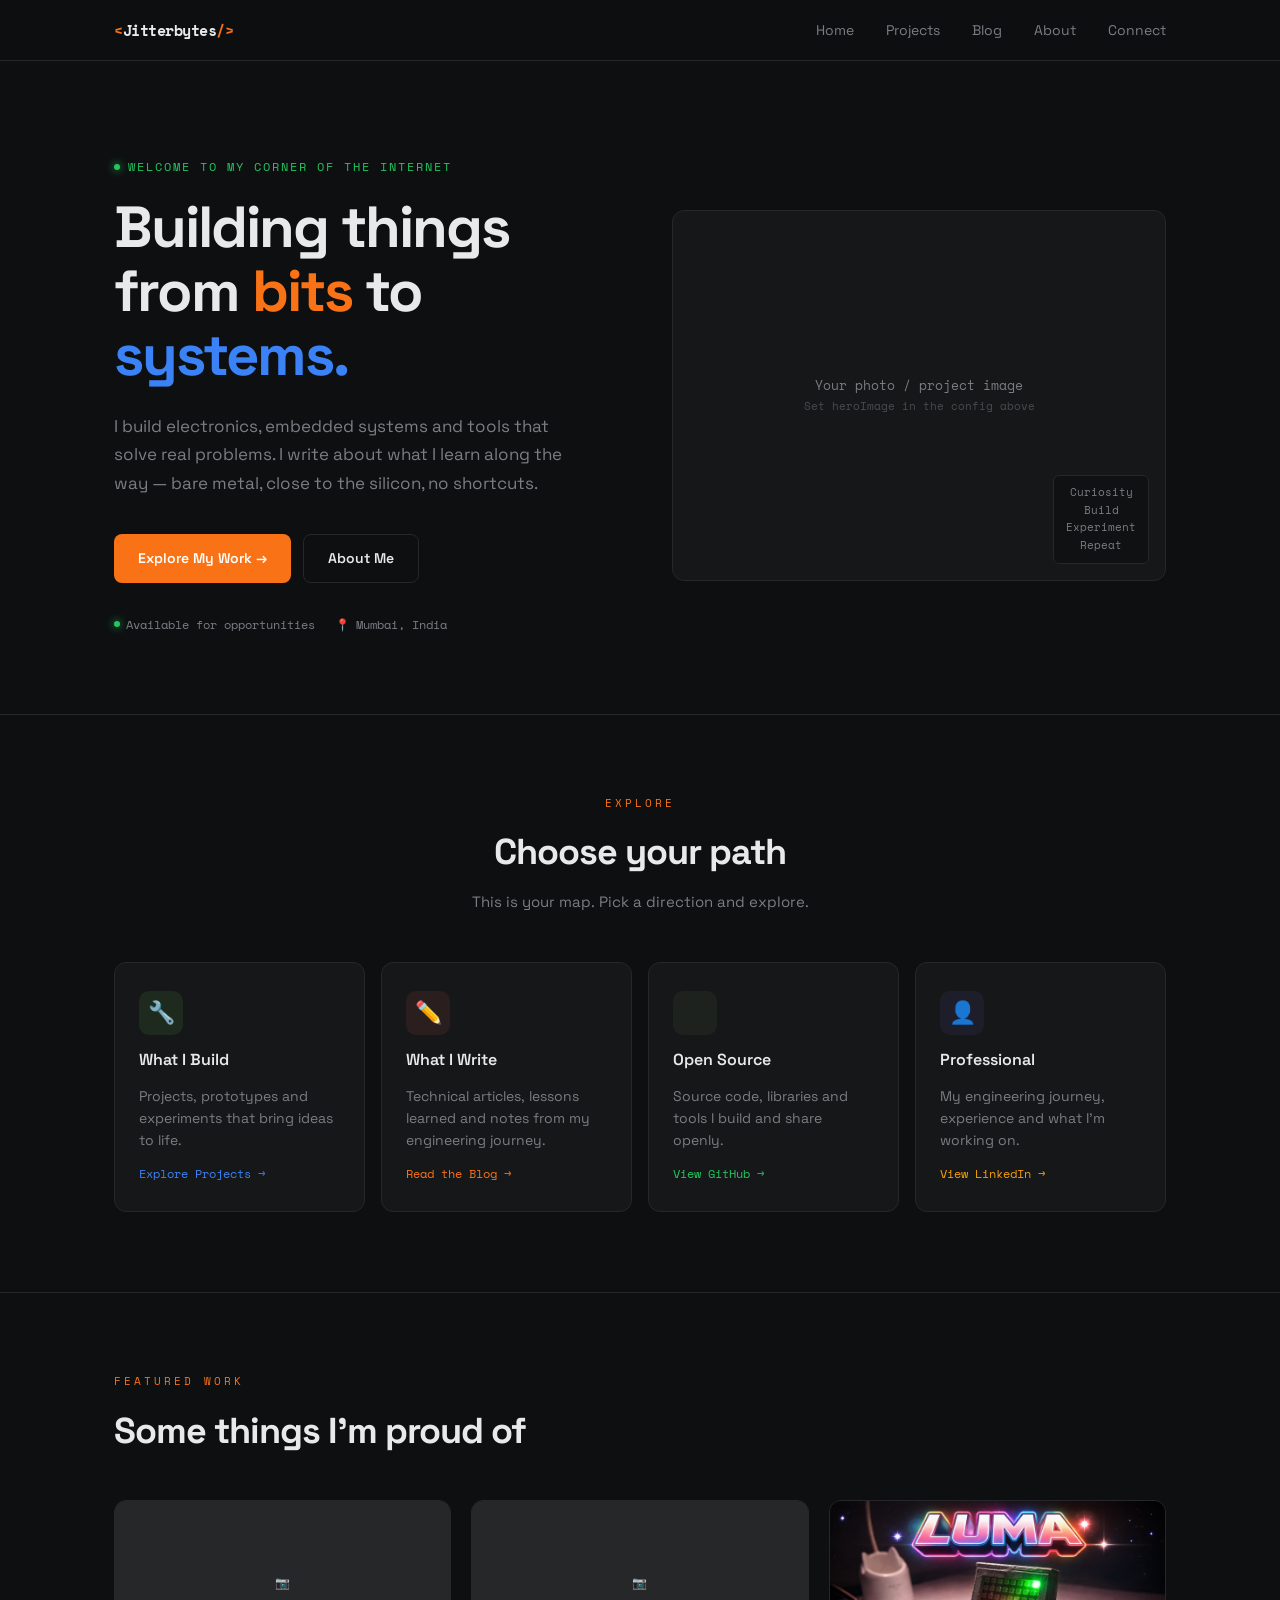
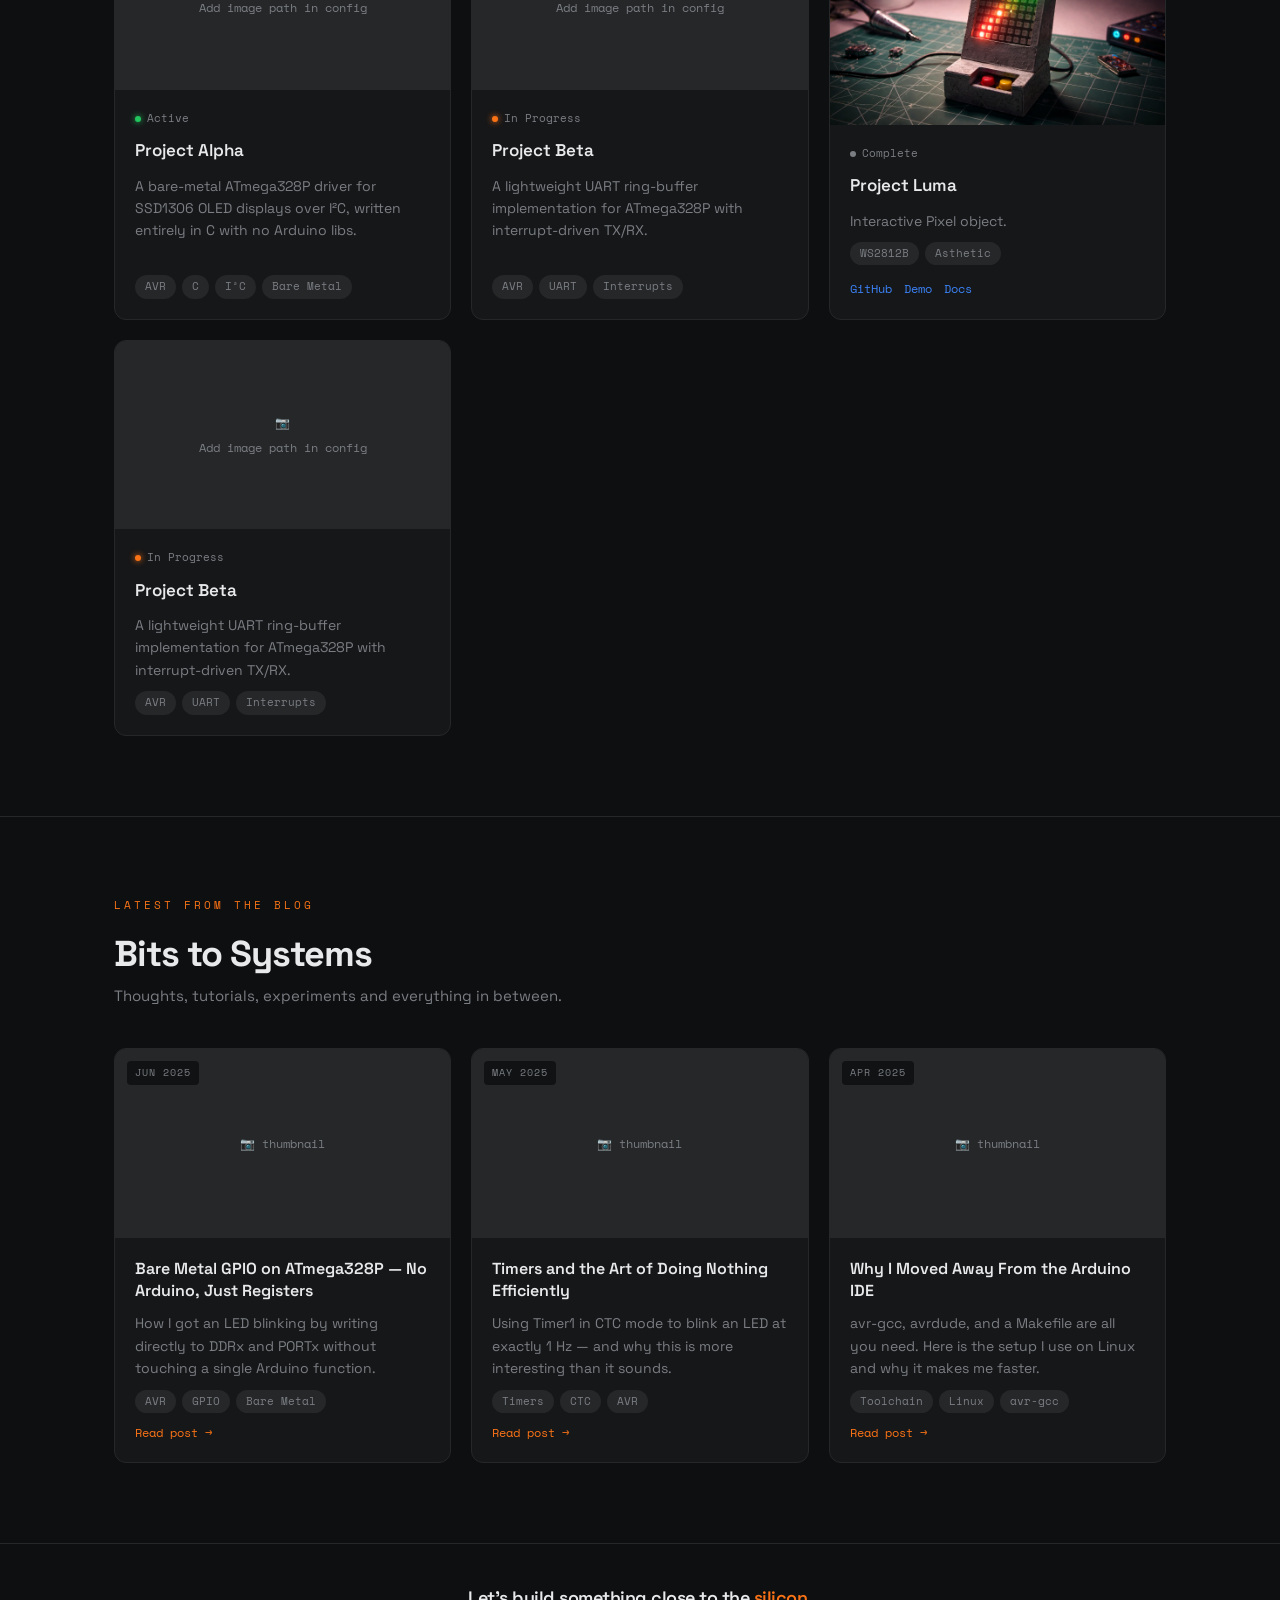
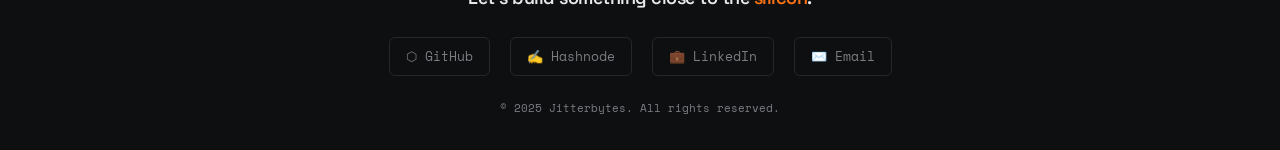
==== commit 4508fee2: "del arrow" ====
--- a/index.html
+++ b/index.html
@@ -626,9 +626,9 @@
         <div class="project-tags">${p.tags.map(t => `<span class="tag">${t}</span>`).join("")}</div>
         ${(p.github || p.demo || p.doc) ? `
         <div class="project-links">
-          ${p.github ? `<a href="${p.github}" target="_blank">GitHub ↗</a>` : ""}
-          ${p.demo   ? `<a href="${p.demo}"   target="_blank">Demo ↗</a>`   : ""}
-          ${p.doc   ? `<a href="${p.doc}"   target="_blank">Docs ↗</a>`   : ""}
+          ${p.github ? `<a href="${p.github}" target="_blank">GitHub</a>` : ""}
+          ${p.demo   ? `<a href="${p.demo}"   target="_blank">Demo</a>`   : ""}
+          ${p.doc   ? `<a href="${p.doc}"   target="_blank">Docs</a>`   : ""}
         </div>` : ""}
       </div>
     </div>
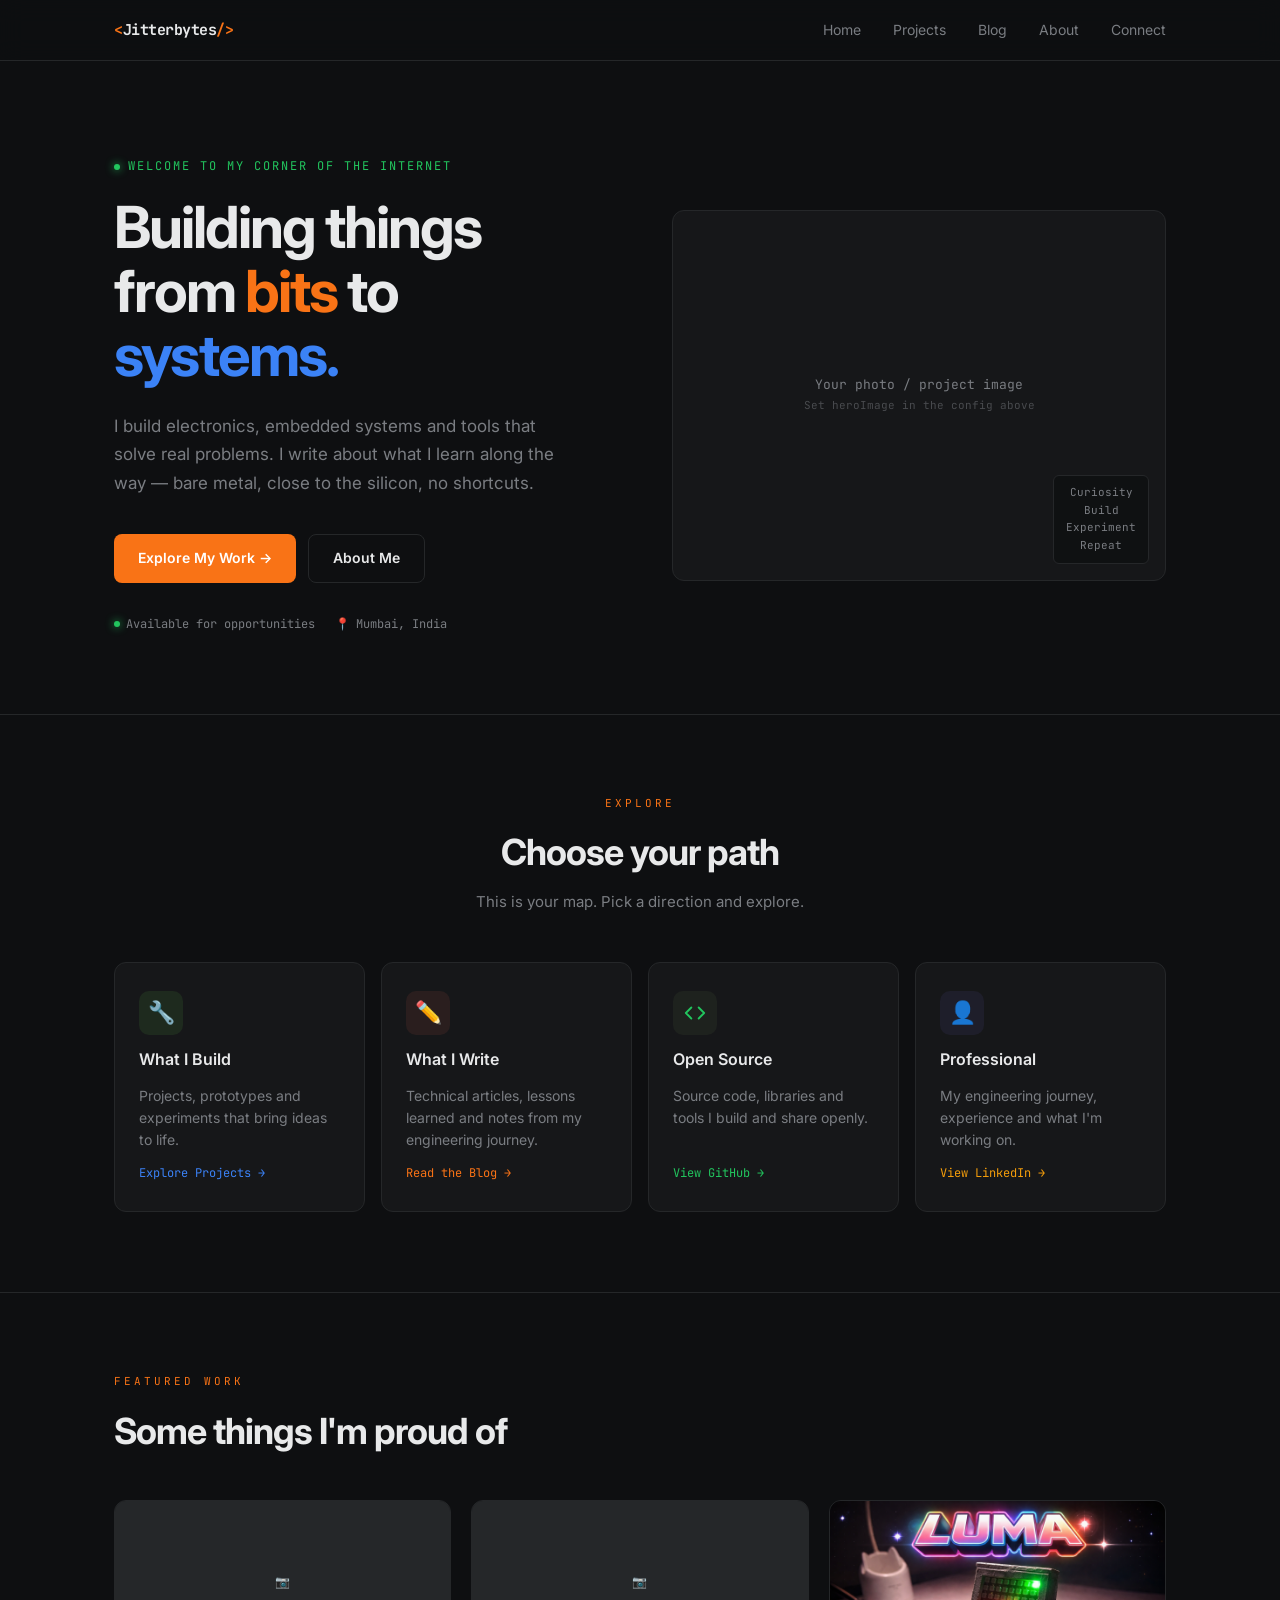
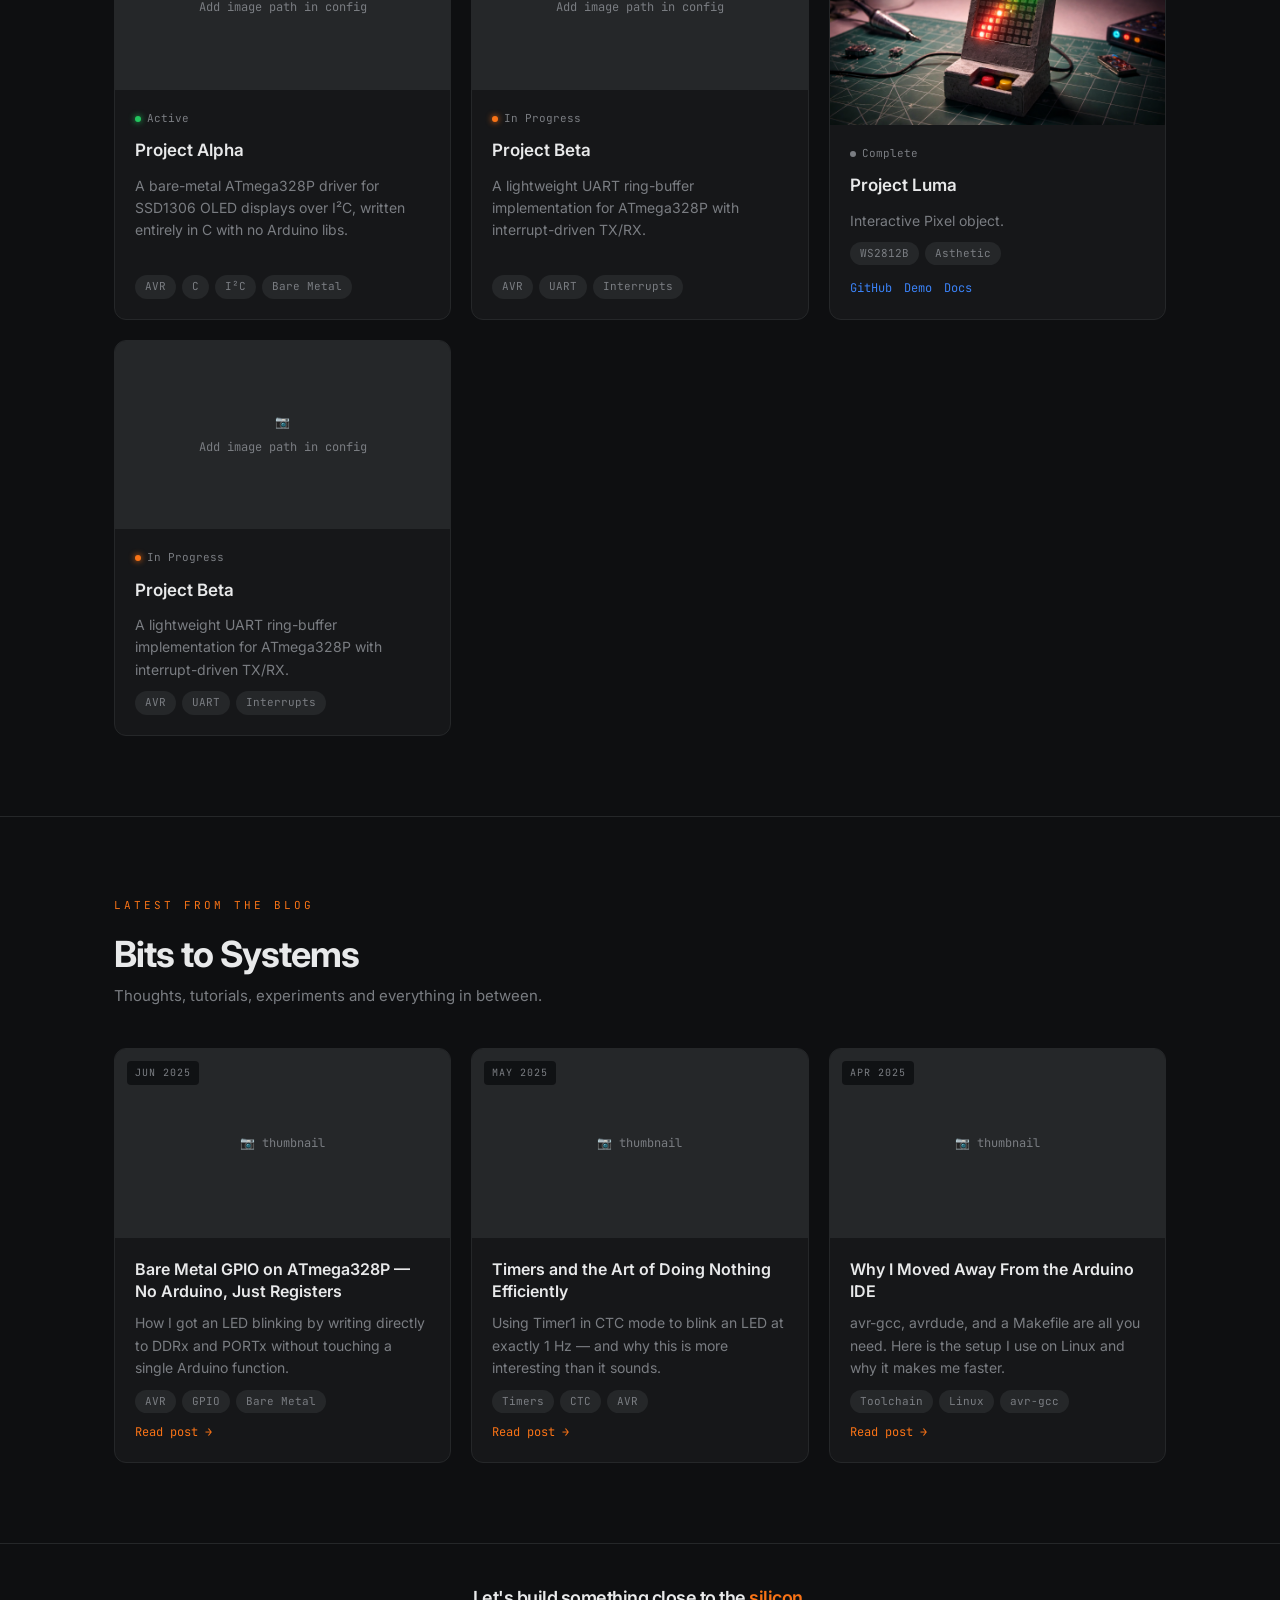
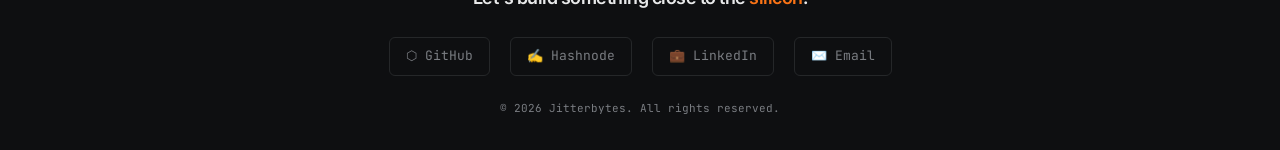
==== commit 1b2c1df6: "fix: changed font and fixed open source icon" ====
--- a/index.html
+++ b/index.html
@@ -5,7 +5,8 @@
 <meta name="viewport" content="width=device-width, initial-scale=1.0">
 <title>Portfolio</title>
 <link rel="preconnect" href="https://fonts.googleapis.com">
-<link href="https://fonts.googleapis.com/css2?family=Space+Grotesk:wght@300;400;500;600;700&family=Space+Mono:wght@400;700&display=swap" rel="stylesheet">
+<link rel="preconnect" href="https://fonts.gstatic.com" crossorigin>
+<link href="https://fonts.googleapis.com/css2?family=Inter:wght@300;400;500;600;700&family=JetBrains+Mono:wght@400;700&display=swap" rel="stylesheet">
 <style>
   /* ============================================================
      DESIGN TOKENS — colors, type, spacing
@@ -19,8 +20,8 @@
     --accent:    #f97316;   /* orange — matches "bits to systems" brand */
     --accent2:   #3b82f6;   /* blue for secondary accents */
     --green:     #22c55e;
-    --font-head: 'Space Grotesk', sans-serif;
-    --font-mono: 'Space Mono', monospace;
+    --font-head: 'Inter', sans-serif;
+    --font-mono: 'JetBrains Mono', monospace;
     --radius:    8px;
     --max:       1100px;
   }
@@ -439,7 +440,7 @@
       linkColor: "var(--accent)",
     },
     {
-      icon: "</>",
+      icon: `<svg width="22" height="22" viewBox="0 0 24 24" fill="none" stroke="var(--green)" stroke-width="2" stroke-linecap="round" stroke-linejoin="round"><polyline points="16 18 22 12 16 6"/><polyline points="8 6 2 12 8 18"/></svg>`,
       iconBg: "#1e221e",
       title: "Open Source",
       desc: "Source code, libraries and tools I build and share openly.",
@@ -554,7 +555,7 @@
   ],
 
   footerTagline: "Let's build something close to the silicon.",
-  copyright: "© 2025 Jitterbytes. All rights reserved.",
+  copyright: "© 2026 Jitterbytes. All rights reserved.",
 
 };
 // ================================================================
